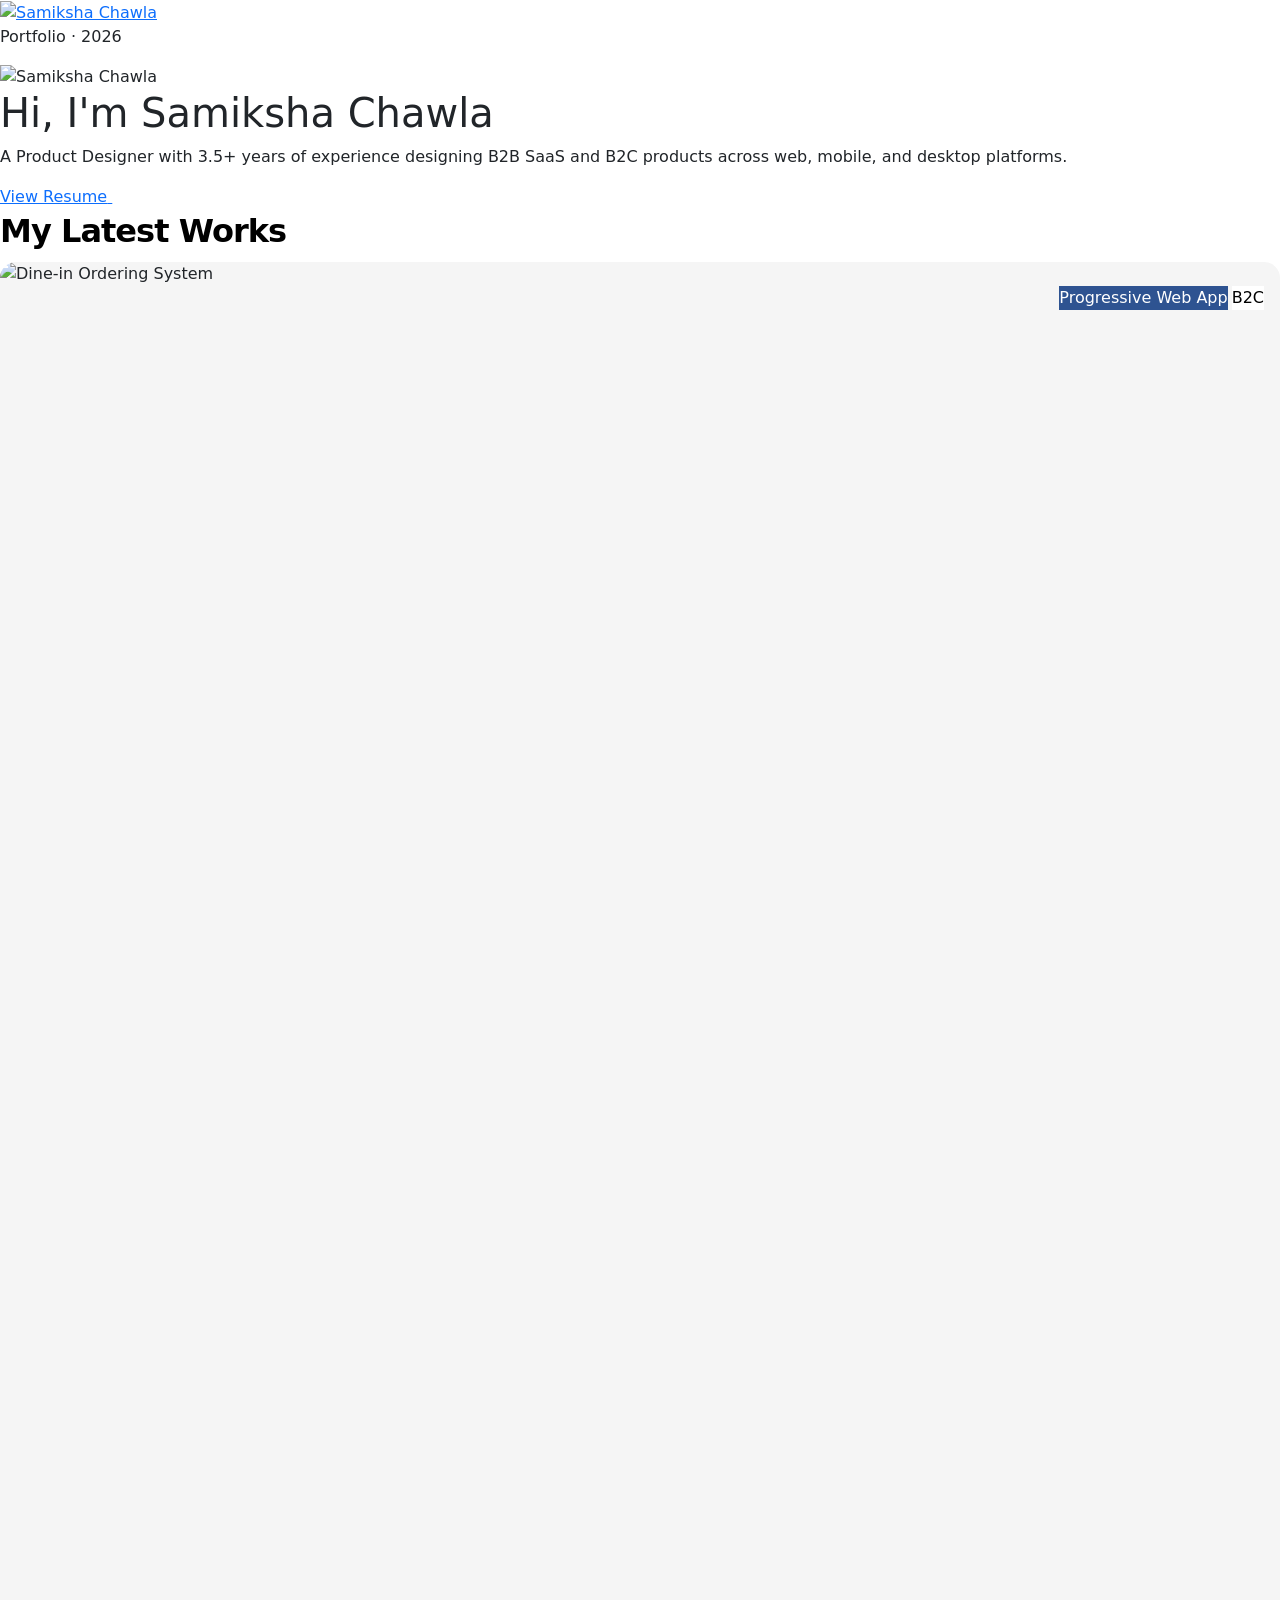
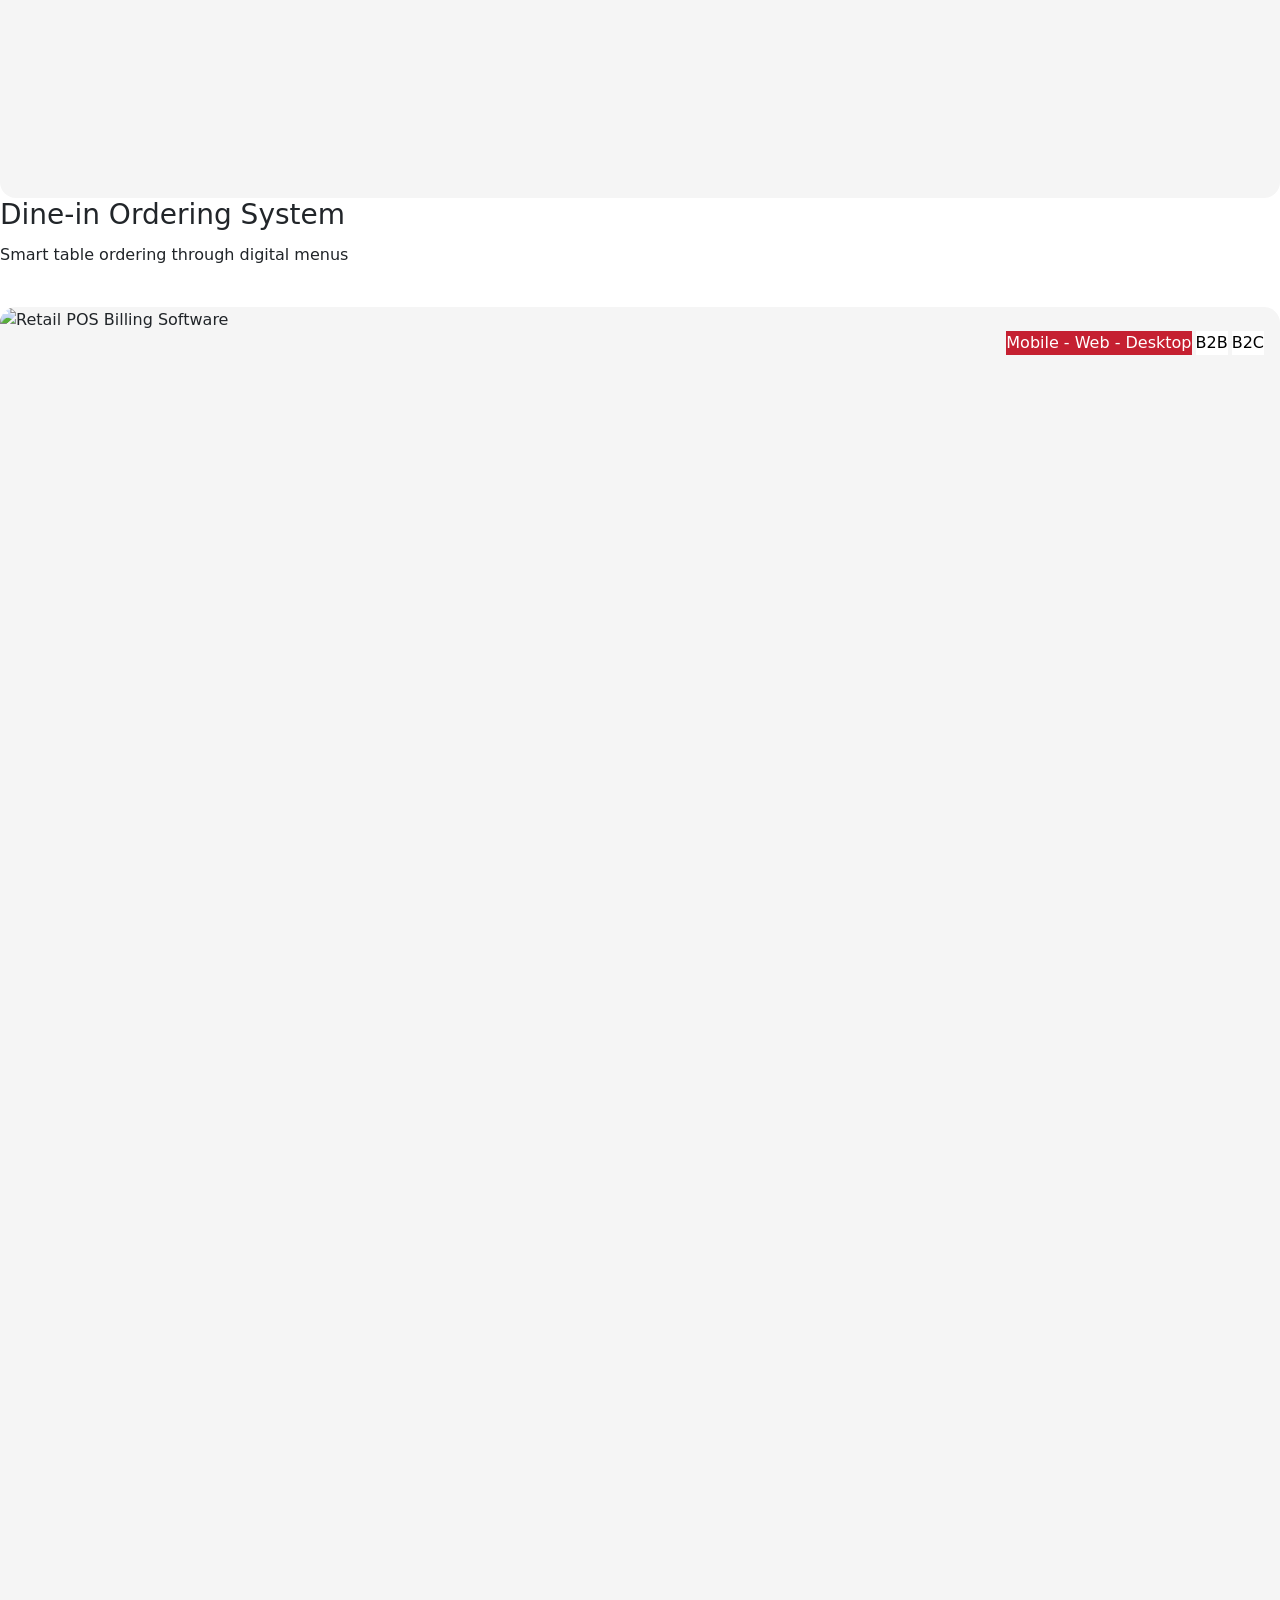
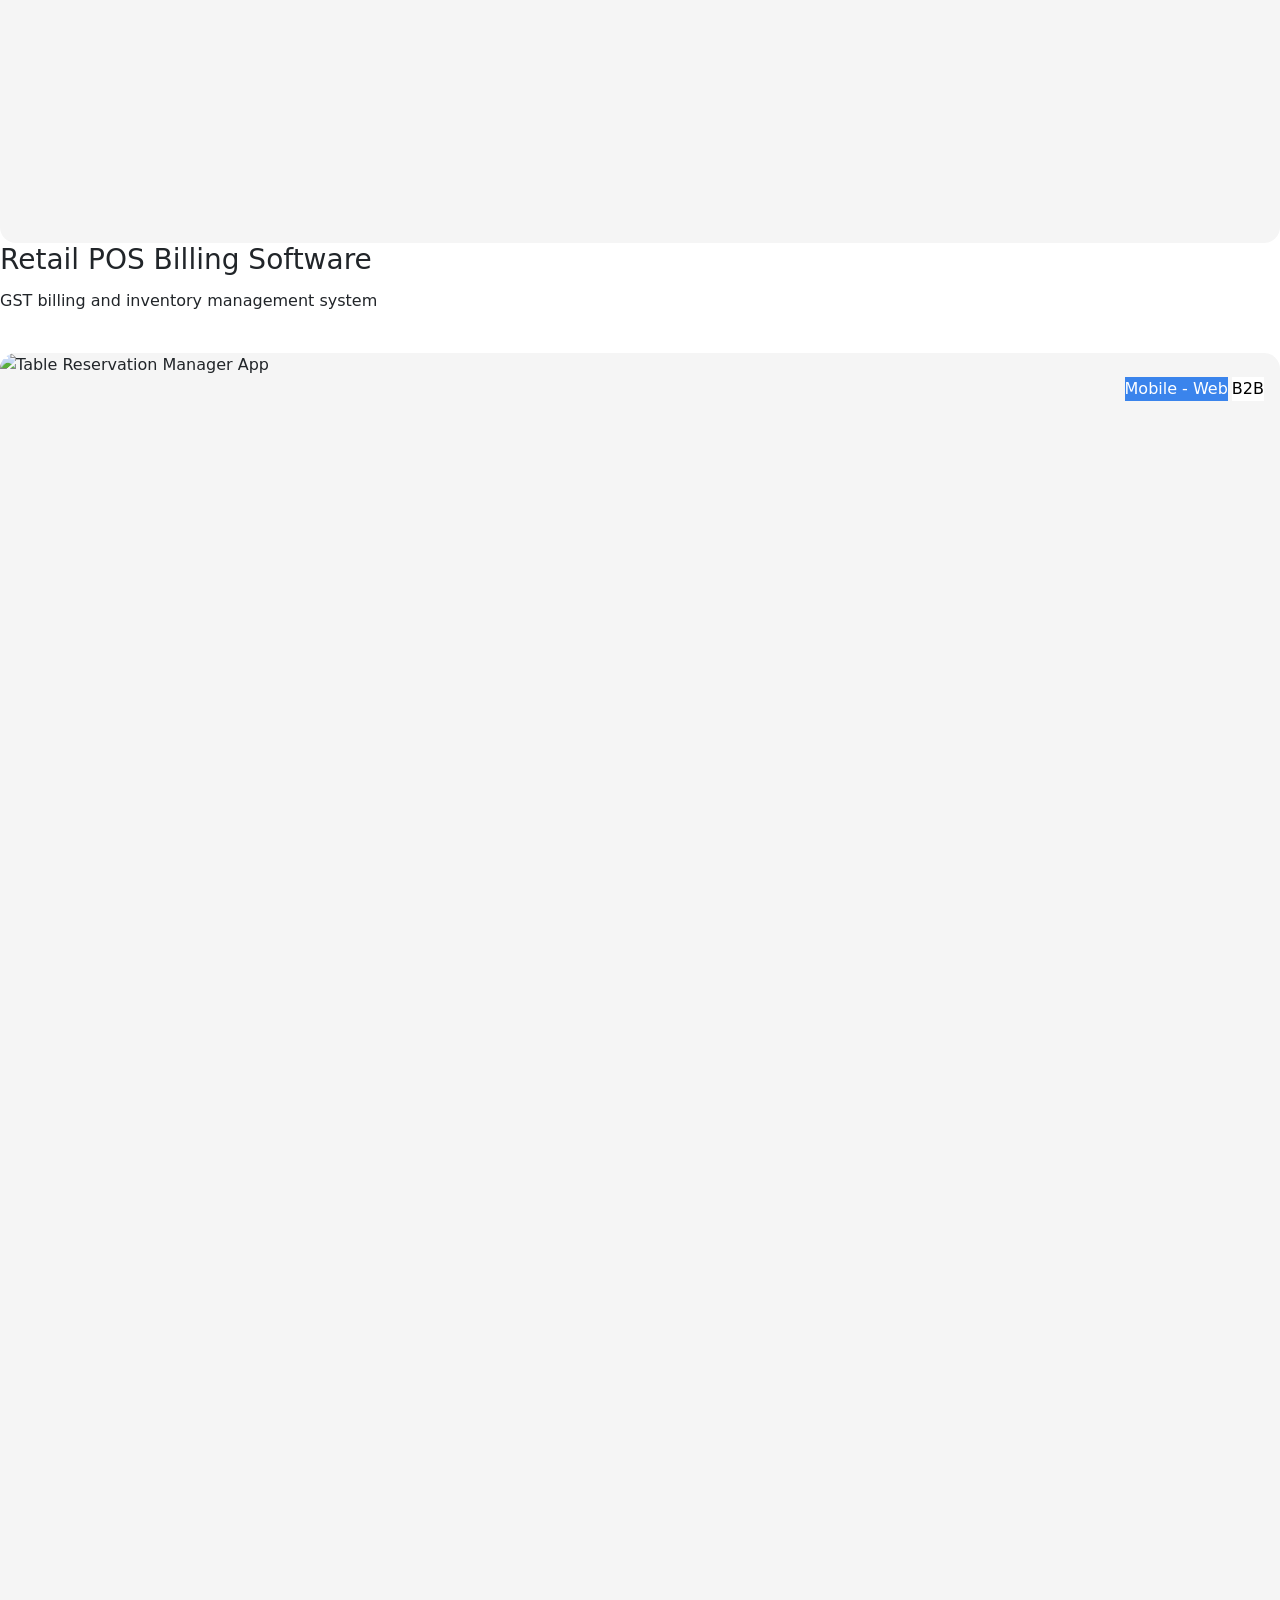
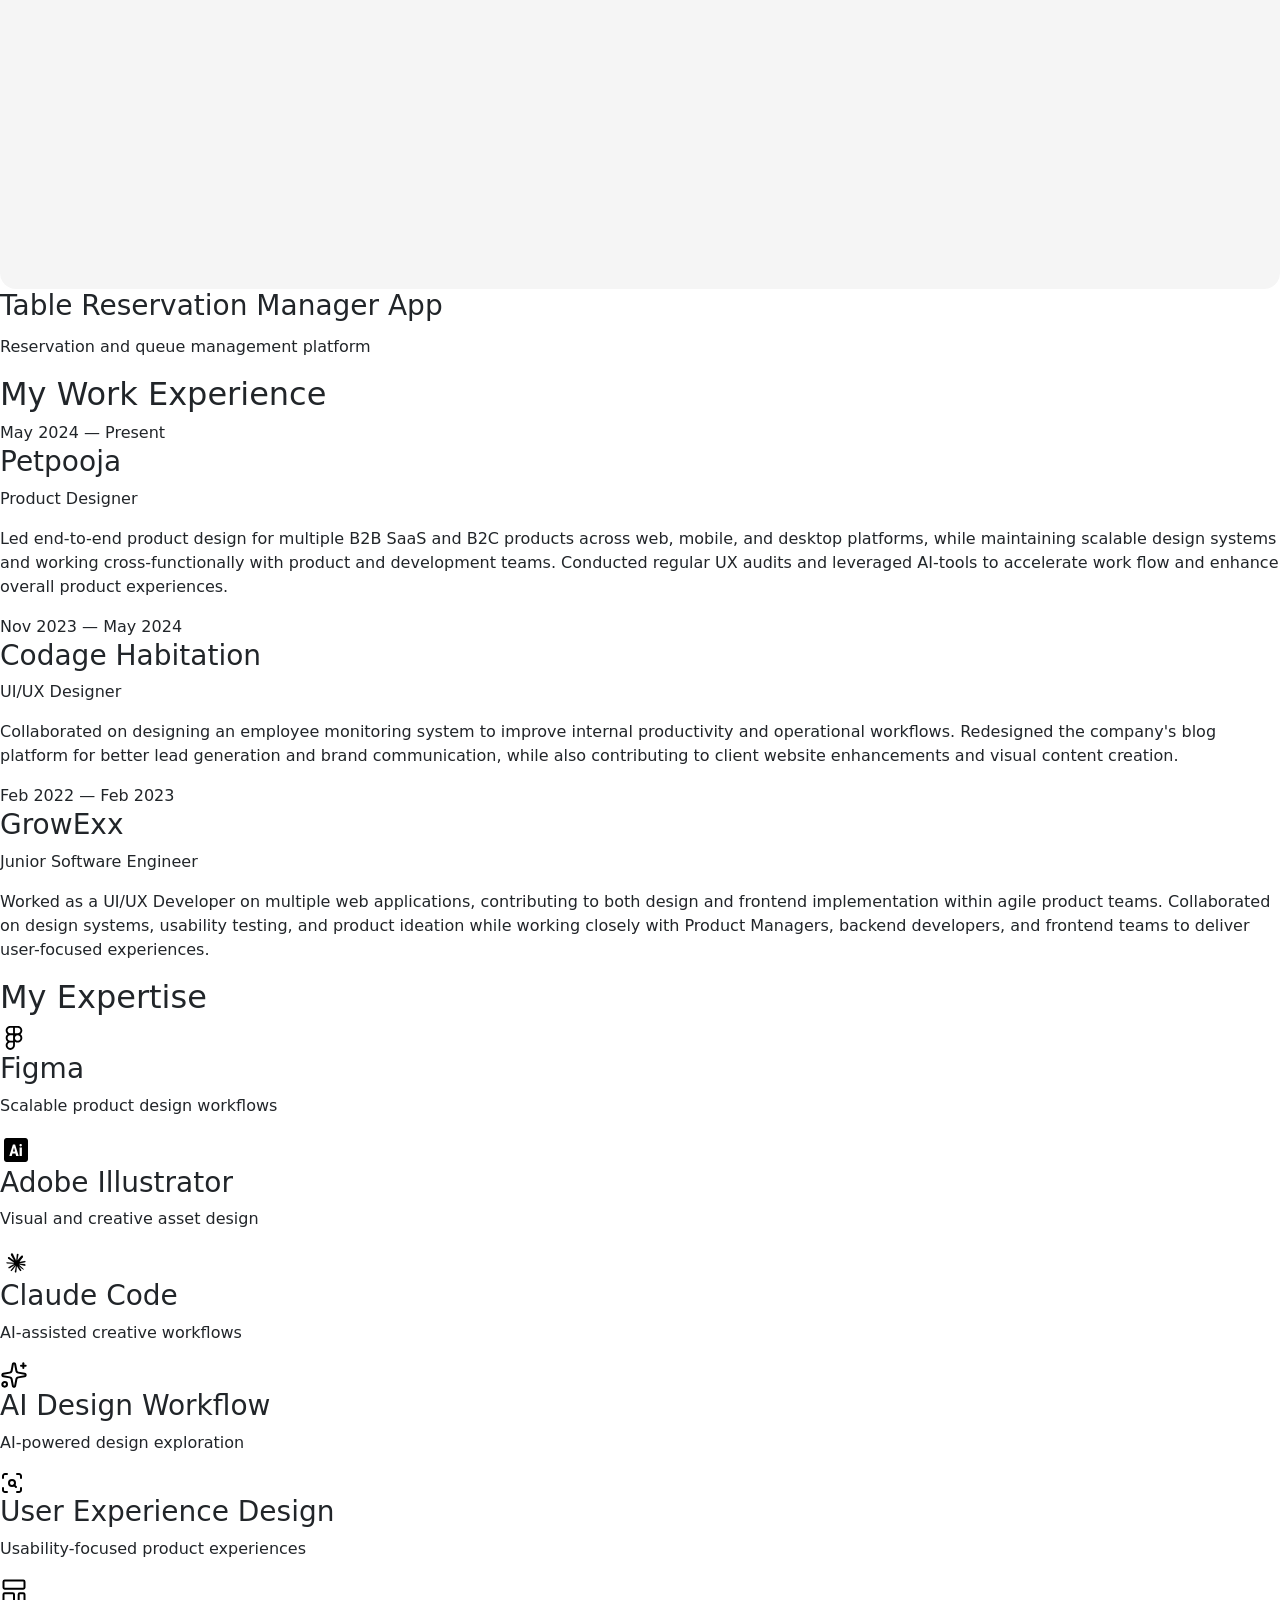
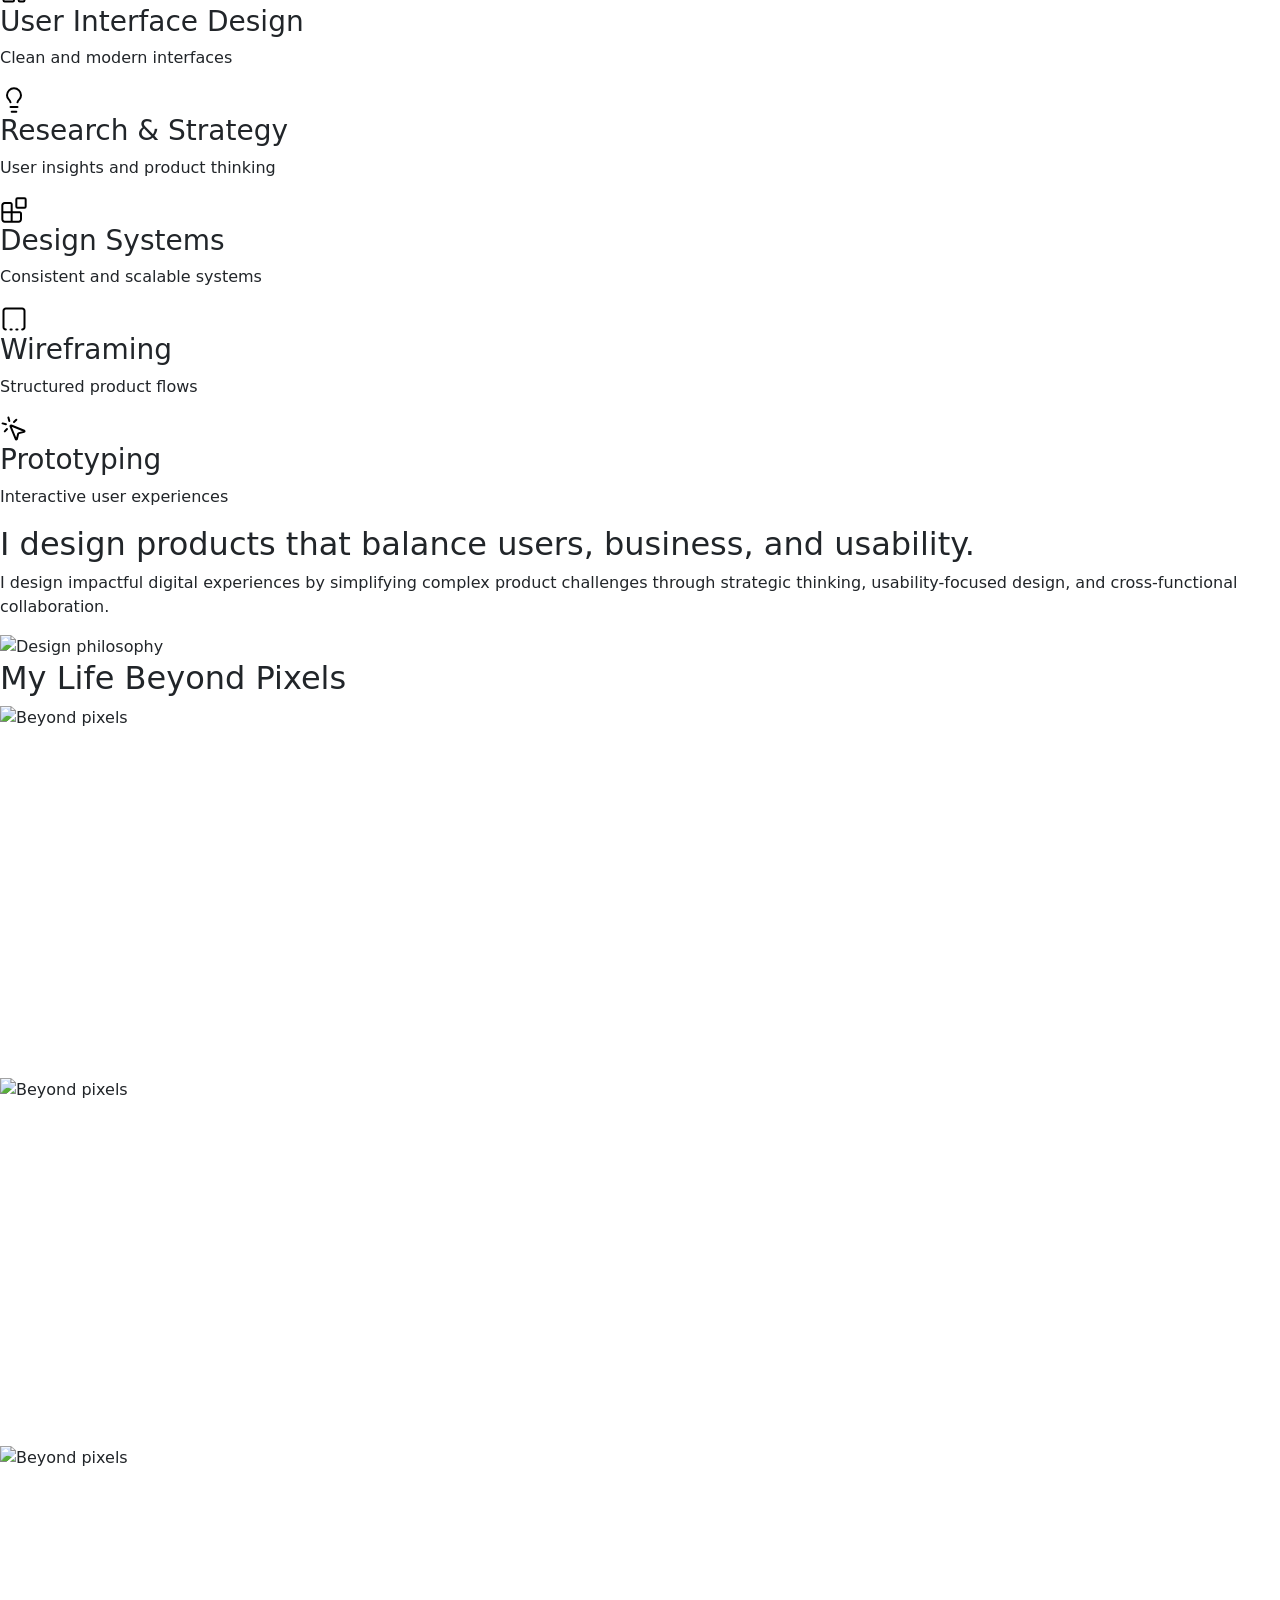
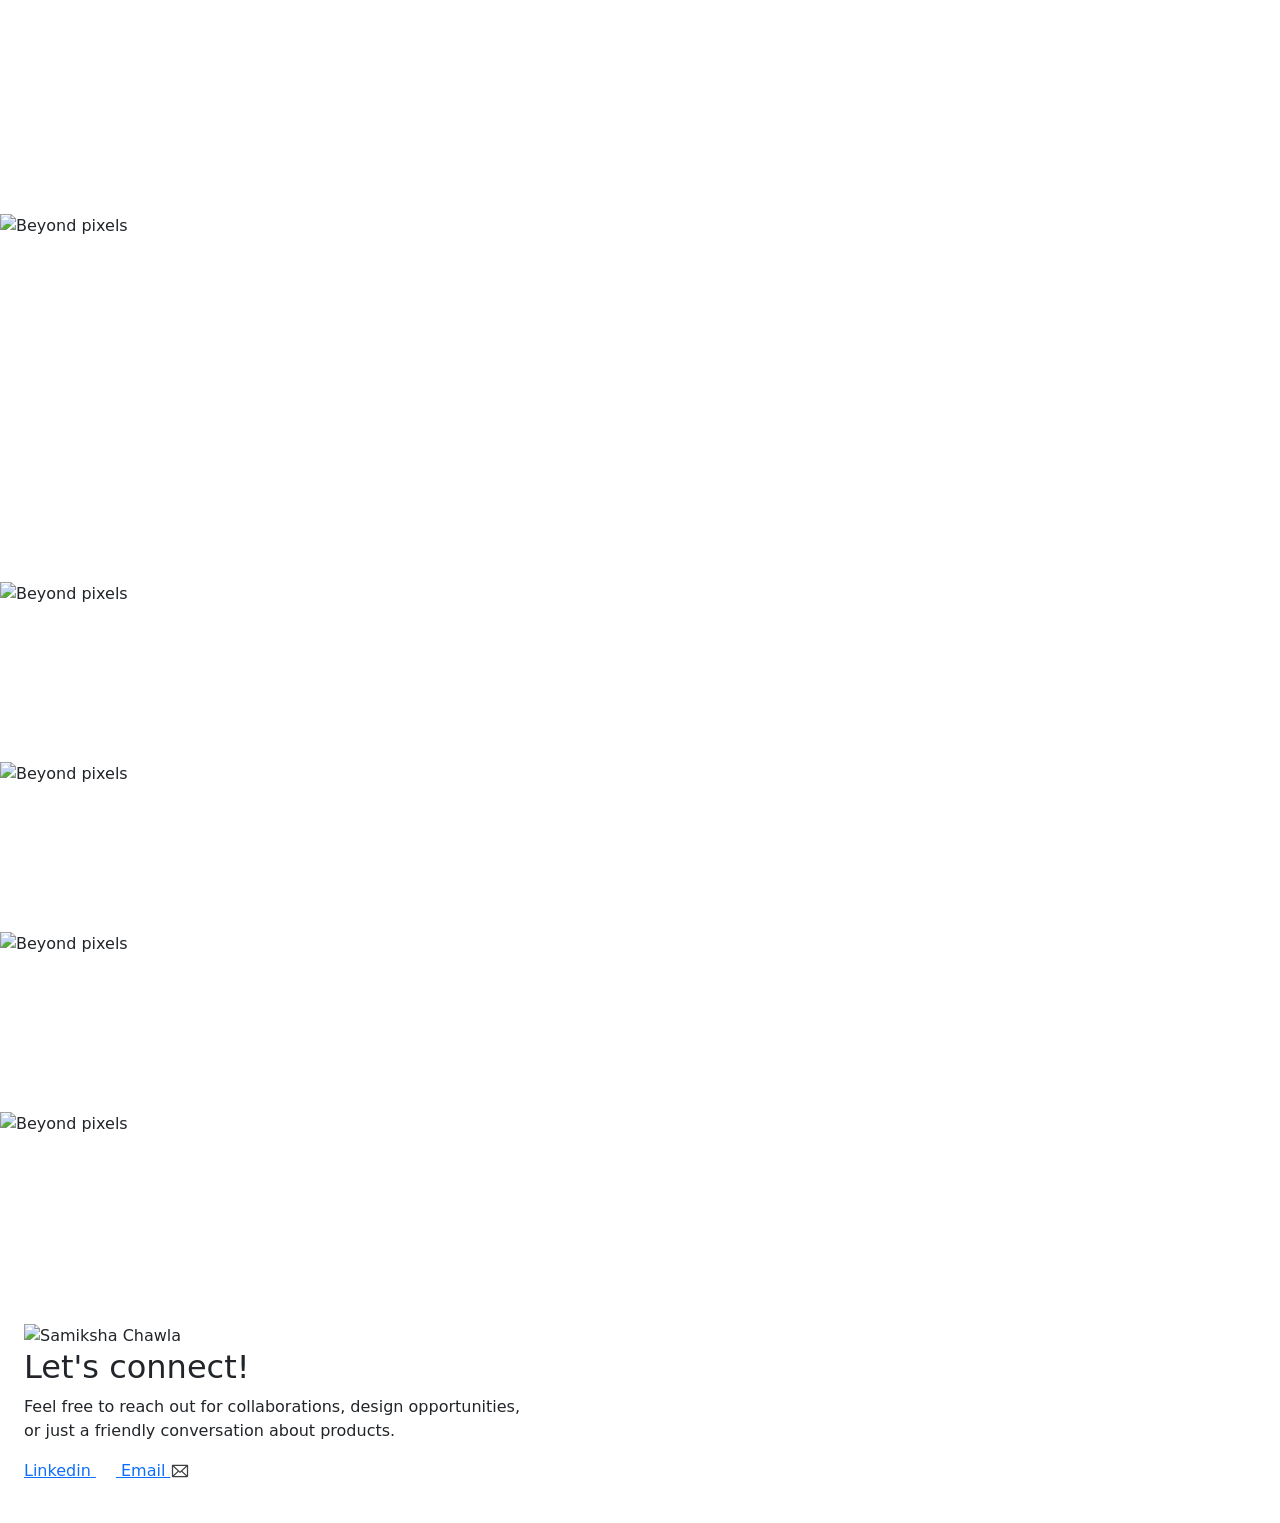
==== index.html @ a48f8b2b "Add files via upload" ====
<!DOCTYPE html>
<html lang="en">

<head>
    <meta charset="UTF-8">
    <meta name="viewport" content="width=device-width, initial-scale=1.0">
    <title>Samiksha Chawla - Product Designer & UI/UX Designer</title>
    <link href="https://fonts.googleapis.com/css2?family=Poppins:wght@400;500;600;700&display=swap" rel="stylesheet">
    <!-- Bootstrap 5.3.0 CSS -->
    <link href="https://cdn.jsdelivr.net/npm/bootstrap@5.3.0/dist/css/bootstrap.min.css" rel="stylesheet">
    <!-- Bootstrap Compatibility Fix -->
    <link href="css/index-bootstrap-fix.css" rel="stylesheet" />
    <link href="css/index-styles.css" rel="stylesheet" />
</head>

<body>
    <div class="page-wrapper">
        <!-- Header -->
        <header>
            <div class="header-container">
                <a href="index.html" class="logo-link">
                    <img src="assets/images/logo.svg" alt="Samiksha Chawla" class="logo">
                </a>
                <p class="header-text">Portfolio · 2026</p>
            </div>
        </header>

        <!-- Hero Section -->
        <section class="max-w-section">
            <div class="avatar">
                <img src="assets/images/avatar.svg" alt="Samiksha Chawla">
            </div>
            <div class="hero-flex">
                <h1 class="hero-title">Hi, I'm Samiksha Chawla</h1>
                <p class="hero-subtitle">A Product Designer with 3.5+ years of experience designing B2B SaaS and B2C
                    products across web, mobile, and desktop platforms.</p>
                <div class="button-group">
                    <a href="https://drive.google.com/file/d/1QU6x5YKBBrbc01BQpH042Agsy5n8ZWP1/view" target="_blank"
                        class="btn-primary">
                        <span>View Resume</span>
                        <svg width="20" height="20" viewBox="0 0 20 20" fill="none" xmlns="http://www.w3.org/2000/svg">
                            <g clip-path="url(#clip0_49_14649)">
                                <path
                                    d="M17.3172 10.4425L11.6922 16.0675C11.5749 16.1848 11.4159 16.2507 11.25 16.2507C11.0841 16.2507 10.9251 16.1848 10.8078 16.0675C10.6905 15.9503 10.6247 15.7912 10.6247 15.6253C10.6247 15.4595 10.6905 15.3004 10.8078 15.1832L15.3664 10.6253H3.125C2.95924 10.6253 2.80027 10.5595 2.68306 10.4423C2.56585 10.3251 2.5 10.1661 2.5 10.0003C2.5 9.83459 2.56585 9.67562 2.68306 9.55841C2.80027 9.4412 2.95924 9.37535 3.125 9.37535H15.3664L10.8078 4.81753C10.6905 4.70026 10.6247 4.5412 10.6247 4.37535C10.6247 4.2095 10.6905 4.05044 10.8078 3.93316C10.9251 3.81588 11.0841 3.75 11.25 3.75C11.4159 3.75 11.5749 3.81588 11.6922 3.93316L17.3172 9.55816C17.3753 9.61621 17.4214 9.68514 17.4529 9.76101C17.4843 9.83688 17.5005 9.91821 17.5005 10.0003C17.5005 10.0825 17.4843 10.1638 17.4529 10.2397C17.4214 10.3156 17.3753 10.3845 17.3172 10.4425Z"
                                    fill="white" />
                            </g>
                            <defs>
                                <clipPath id="clip0_49_14649">
                                    <rect width="20" height="20" fill="white" />
                                </clipPath>
                            </defs>
                        </svg>
                    </a>
                </div>
            </div>
        </section>

        <!-- Work Section -->
        <section class="max-w-section">
            <h2
                style="width: 100%; font-size: 2rem; font-weight: 600; line-height: 1.4; letter-spacing: -0.03em; color: #000000;">
                My Latest Works</h2>
            <div style="display: grid; width: 100%; grid-template-columns: 1fr; gap: 1.5rem;">
                <a href="dine-in-ordering-system.html" style="text-decoration: none; color: inherit;">
                    <div class="work-card">
                        <div
                            style="position: relative; aspect-ratio: 5/6; width: 100%; overflow: hidden; border-radius: 1rem; background-color: #f5f5f5;">
                            <div class="work-image-container"><img src="assets/images/work-dine-in-system.svg"
                                    alt="Dine-in Ordering System" style="height: 100%; width: 100%; object-fit: cover;">
                            </div>
                            <div
                                style="position: absolute; left: 50%; top: 1.5rem; transform: translateX(-50%); display: flex; flex-wrap: wrap; justify-content: right; width: 100%; gap: 0.25rem; padding: 0 1rem;">
                                <span class="tag" style="background-color: #2E5391; color: #FFF;">Progressive Web
                                    App</span>
                                <span class="tag" style="background-color: #FFFFFF; color: #000;">B2C</span>
                            </div>
                        </div>
                        <div style="display: flex; flex-direction: column; align-items: flex-start; gap: 0.25rem;">
                            <h3 class="work-title">Dine-in Ordering System</h3>
                            <p class="work-description">Smart table ordering through digital menus</p>
                        </div>
                    </div>
                </a>

                <a href="retail-pos-case-study.html" style="text-decoration: none; color: inherit;">
                    <div class="work-card">
                        <div
                            style="position: relative; aspect-ratio: 5/6; width: 100%; overflow: hidden; border-radius: 1rem; background-color: #f5f5f5;">
                            <div class="work-image-container"><img src="assets/images/work-retail-pos.svg"
                                    alt="Retail POS Billing Software"
                                    style="height: 100%; width: 100%; object-fit: cover;">
                            </div>
                            <div
                                style="position: absolute; left: 50%; top: 1.5rem; transform: translateX(-50%); display: flex; flex-wrap: wrap; justify-content: right; width: 100%; gap: 0.25rem; padding: 0 1rem;">
                                <span class="tag" style="background-color: #C52031; color: #FFF;">Mobile - Web -
                                    Desktop</span>
                                <span class="tag" style="background-color: #FFFFFF; color: #000;">B2B</span>
                                <span class="tag" style="background-color: #FFFFFF; color: #000;">B2C</span>
                            </div>
                        </div>
                        <div style="display: flex; flex-direction: column; align-items: flex-start; gap: 0.25rem;">
                            <h3 class="work-title">Retail POS Billing Software</h3>
                            <p class="work-description">GST billing and inventory management system</p>
                        </div>
                    </div>
                </a>

                <a href="table-reservation-manager.html" style="text-decoration: none; color: inherit;">
                    <div class="work-card">
                        <div
                            style="position: relative; aspect-ratio: 5/6; width: 100%; overflow: hidden; border-radius: 1rem; background-color: #f5f5f5;">
                            <div class="work-image-container"><img src="assets/images/work-table-reservation.svg"
                                    alt="Table Reservation Manager App"
                                    style="height: 100%; width: 100%; object-fit: cover;"></div>
                            <div
                                style="position: absolute; left: 50%; top: 1.5rem; transform: translateX(-50%); display: flex; flex-wrap: wrap; justify-content: right; width: 100%; gap: 0.25rem; padding: 0 1rem;">
                                <span class="tag" style="background-color: #3A84EC; color: #FFF;">Mobile - Web</span>
                                <span class="tag" style="background-color: #FFFFFF; color: #000;">B2B</span>
                            </div>
                        </div>
                        <div style="display: flex; flex-direction: column; align-items: flex-start; gap: 0.25rem;">
                            <h3 class="work-title">Table Reservation Manager App</h3>
                            <p class="work-description">Reservation and queue management platform</p>
                        </div>
                    </div>
                </a>
            </div>
        </section>

        <!-- Work Experience Section -->
        <section class="max-w-section">
            <h2>My Work Experience</h2>
            <div class="experience-list">
                <div class="experience-item">
                    <div class="experience-period">May 2024 — Present</div>
                    <div class="experience-content">
                        <h3 class="experience-company">Petpooja</h3>
                        <p class="experience-role">Product Designer</p>
                        <p class="experience-description">Led end-to-end product design for multiple B2B SaaS and B2C
                            products across web, mobile, and desktop platforms, while maintaining scalable design
                            systems and working cross-functionally with product and development teams. Conducted regular
                            UX audits and leveraged AI-tools to accelerate work flow and enhance overall product
                            experiences.</p>
                    </div>
                </div>

                <div class="experience-item">
                    <div class="experience-period">Nov 2023 — May 2024</div>
                    <div class="experience-content">
                        <h3 class="experience-company">Codage Habitation</h3>
                        <p class="experience-role">UI/UX Designer</p>
                        <p class="experience-description">Collaborated on designing an employee monitoring system to
                            improve internal productivity and operational workflows. Redesigned the company's blog
                            platform for better lead generation and brand communication, while also contributing to
                            client website enhancements and visual content creation.</p>
                    </div>
                </div>

                <div class="experience-item">
                    <div class="experience-period">Feb 2022 — Feb 2023</div>
                    <div class="experience-content">
                        <h3 class="experience-company">GrowExx</h3>
                        <p class="experience-role">Junior Software Engineer</p>
                        <p class="experience-description">Worked as a UI/UX Developer on multiple web applications,
                            contributing to both design and frontend implementation within agile product teams.
                            Collaborated on design systems, usability testing, and product ideation while working
                            closely with Product Managers, backend developers, and frontend teams to deliver
                            user-focused experiences.</p>
                    </div>
                </div>
            </div>
        </section>

        <!-- Expertise Section -->
        <section class="max-w-section">
            <h2>My Expertise</h2>
            <div class="expertise-grid">
                <div class="expertise-card">
                    <div class="expertise-icon">
                        <svg width="28" height="28" viewBox="0 0 28 28" fill="none" xmlns="http://www.w3.org/2000/svg">
                            <path fill-rule="evenodd" clip-rule="evenodd"
                                d="M13.0686 3.8276H10.3153C8.79469 3.8276 7.56198 5.06031 7.56198 6.58094C7.56198 8.10156 8.79469 9.33427 10.3153 9.33427H13.0686V3.8276ZM13.0686 1.96094H14.9353H17.6886C20.2403 1.96094 22.3086 4.02937 22.3086 6.58094C22.3086 8.08667 21.5884 9.42417 20.4734 10.2676C21.5884 11.1111 22.3086 12.4486 22.3086 13.9543C22.3086 16.5058 20.2403 18.5743 17.6886 18.5743C16.657 18.5743 15.7042 18.2361 14.9353 17.6646V18.5743V21.3276C14.9353 23.8792 12.8669 25.9476 10.3153 25.9476C7.76375 25.9476 5.69531 23.8792 5.69531 21.3276C5.69531 19.8218 6.41562 18.4844 7.53047 17.6409C6.41562 16.7975 5.69531 15.46 5.69531 13.9543C5.69531 12.4486 6.41564 11.1111 7.53051 10.2676C6.41564 9.42417 5.69531 8.08667 5.69531 6.58094C5.69531 4.02937 7.76375 1.96094 10.3153 1.96094H13.0686ZM14.9353 3.8276V9.33427H17.6886C19.2093 9.33427 20.4419 8.10156 20.4419 6.58094C20.4419 5.06031 19.2093 3.8276 17.6886 3.8276H14.9353ZM10.3153 16.7076H13.0686V13.9614V13.9543V13.9472V11.201H10.3153C8.79469 11.201 7.56198 12.4337 7.56198 13.9543C7.56198 15.4713 8.78879 16.7017 10.3044 16.7076L10.3153 16.7076ZM7.56198 21.3276C7.56198 19.8106 8.78879 18.5802 10.3044 18.5743L10.3153 18.5743H13.0686V21.3276C13.0686 22.8482 11.8359 24.081 10.3153 24.081C8.79469 24.081 7.56198 22.8482 7.56198 21.3276ZM14.9353 13.9488C14.9383 12.4307 16.1699 11.201 17.6886 11.201C19.2093 11.201 20.4419 12.4337 20.4419 13.9543C20.4419 15.4749 19.2093 16.7076 17.6886 16.7076C16.1699 16.7076 14.9383 15.4779 14.9353 13.9598V13.9488Z"
                                fill="black" />
                        </svg>
                    </div>
                    <div class="expertise-content">
                        <h3 class="expertise-title">Figma</h3>
                        <p class="expertise-description">Scalable product design workflows</p>
                    </div>
                </div>

                <div class="expertise-card">
                    <div class="expertise-icon">
                        <svg width="32" height="32" viewBox="0 0 32 32" fill="none" xmlns="http://www.w3.org/2000/svg">
                            <path
                                d="M6.66667 4C5.19792 4 4 5.19792 4 6.66667V25.3333C4 26.8021 5.19792 28 6.66667 28H25.3333C26.8021 28 28 26.8021 28 25.3333V6.66667C28 5.19792 26.8021 4 25.3333 4H6.66667ZM20.6667 10C21.3333 10 21.875 10.5417 21.875 11.2083C21.875 11.875 21.3333 12.4167 20.6667 12.4167C20 12.4167 19.4583 11.875 19.4583 11.2083C19.4583 10.5417 20 10 20.6667 10ZM12.9167 10.5417H15.0833L18.6667 21.875H16.125L15.4583 19.5833H12.4167L11.75 21.875H9.33333L12.9167 10.5417ZM19.5833 13.4583H21.875V21.875H19.5833V13.4583ZM14 13.5833L12.9167 17.5833H15.0833L14 13.5833Z"
                                fill="black" />
                        </svg>
                    </div>
                    <div class="expertise-content">
                        <h3 class="expertise-title">Adobe Illustrator</h3>
                        <p class="expertise-description">Visual and creative asset design</p>
                    </div>
                </div>

                <div class="expertise-card">
                    <div class="expertise-icon">
                        <svg width="32" height="32" viewBox="0 0 32 32" fill="none" xmlns="http://www.w3.org/2000/svg"
                            xmlns:xlink="http://www.w3.org/1999/xlink">
                            <rect width="32" height="32" fill="url(#pattern0_78_331)" />
                            <defs>
                                <pattern id="pattern0_78_331" patternContentUnits="objectBoundingBox" width="1"
                                    height="1">
                                    <use xlink:href="#image0_78_331" transform="scale(0.001)" />
                                </pattern>
                                <image id="image0_78_331" width="1000" height="1000" preserveAspectRatio="none"
                                    xlink:href="[data-uri]" />
                            </defs>
                        </svg>
                    </div>
                    <div class="expertise-content">
                        <h3 class="expertise-title">Claude Code</h3>
                        <p class="expertise-description">AI-assisted creative workflows</p>
                    </div>
                </div>

                <div class="expertise-card">
                    <div class="expertise-icon">
                        <svg width="28" height="28" viewBox="0 0 28 28" fill="none" xmlns="http://www.w3.org/2000/svg">
                            <path
                                d="M12.8547 3.28449C12.9046 3.01686 13.0467 2.77514 13.2561 2.6012C13.4655 2.42725 13.7292 2.33203 14.0015 2.33203C14.2737 2.33203 14.5374 2.42725 14.7469 2.6012C14.9563 2.77514 15.0983 3.01686 15.1483 3.28449L16.3745 9.76882C16.4616 10.2298 16.6856 10.6539 17.0174 10.9856C17.3491 11.3174 17.7732 11.5414 18.2342 11.6285L24.7185 12.8547C24.9861 12.9046 25.2278 13.0467 25.4018 13.2561C25.5757 13.4655 25.6709 13.7292 25.6709 14.0015C25.6709 14.2737 25.5757 14.5374 25.4018 14.7469C25.2278 14.9563 24.9861 15.0983 24.7185 15.1483L18.2342 16.3745C17.7732 16.4616 17.3491 16.6856 17.0174 17.0174C16.6856 17.3491 16.4616 17.7732 16.3745 18.2342L15.1483 24.7185C15.0983 24.9861 14.9563 25.2278 14.7469 25.4018C14.5374 25.5757 14.2737 25.6709 14.0015 25.6709C13.7292 25.6709 13.4655 25.5757 13.2561 25.4018C13.0467 25.2278 12.9046 24.9861 12.8547 24.7185L11.6285 18.2342C11.5414 17.7732 11.3174 17.3491 10.9856 17.0174C10.6539 16.6856 10.2298 16.4616 9.76882 16.3745L3.28449 15.1483C3.01686 15.0983 2.77514 14.9563 2.6012 14.7469C2.42725 14.5374 2.33203 14.2737 2.33203 14.0015C2.33203 13.7292 2.42725 13.4655 2.6012 13.2561C2.77514 13.0467 3.01686 12.9046 3.28449 12.8547L9.76882 11.6285C10.2298 11.5414 10.6539 11.3174 10.9856 10.9856C11.3174 10.6539 11.5414 10.2298 11.6285 9.76882L12.8547 3.28449Z"
                                stroke="black" stroke-width="2" stroke-linecap="round" stroke-linejoin="round" />
                            <path d="M23.332 2.33203V6.9987" stroke="black" stroke-width="2" stroke-linecap="round"
                                stroke-linejoin="round" />
                            <path d="M25.6667 4.66797H21" stroke="black" stroke-width="2" stroke-linecap="round"
                                stroke-linejoin="round" />
                            <path
                                d="M4.66536 25.6667C5.95403 25.6667 6.9987 24.622 6.9987 23.3333C6.9987 22.0447 5.95403 21 4.66536 21C3.3767 21 2.33203 22.0447 2.33203 23.3333C2.33203 24.622 3.3767 25.6667 4.66536 25.6667Z"
                                stroke="black" stroke-width="2" stroke-linecap="round" stroke-linejoin="round" />
                        </svg>
                    </div>
                    <div class="expertise-content">
                        <h3 class="expertise-title">AI Design Workflow</h3>
                        <p class="expertise-description">AI-powered design exploration</p>
                    </div>
                </div>

                <div class="expertise-card">
                    <div class="expertise-icon">
                        <svg width="24" height="24" viewBox="0 0 24 24" fill="none" xmlns="http://www.w3.org/2000/svg">
                            <path d="M3 7V5C3 4.46957 3.21071 3.96086 3.58579 3.58579C3.96086 3.21071 4.46957 3 5 3H7"
                                stroke="black" stroke-width="2" stroke-linecap="round" stroke-linejoin="round" />
                            <path
                                d="M17 3H19C19.5304 3 20.0391 3.21071 20.4142 3.58579C20.7893 3.96086 21 4.46957 21 5V7"
                                stroke="black" stroke-width="2" stroke-linecap="round" stroke-linejoin="round" />
                            <path
                                d="M21 17V19C21 19.5304 20.7893 20.0391 20.4142 20.4142C20.0391 20.7893 19.5304 21 19 21H17"
                                stroke="black" stroke-width="2" stroke-linecap="round" stroke-linejoin="round" />
                            <path
                                d="M7 21H5C4.46957 21 3.96086 20.7893 3.58579 20.4142C3.21071 20.0391 3 19.5304 3 19V17"
                                stroke="black" stroke-width="2" stroke-linecap="round" stroke-linejoin="round" />
                            <path
                                d="M12 15C13.6569 15 15 13.6569 15 12C15 10.3431 13.6569 9 12 9C10.3431 9 9 10.3431 9 12C9 13.6569 10.3431 15 12 15Z"
                                stroke="black" stroke-width="2" stroke-linecap="round" stroke-linejoin="round" />
                            <path d="M16.0016 16.0016L14.1016 14.1016" stroke="black" stroke-width="2"
                                stroke-linecap="round" stroke-linejoin="round" />
                        </svg>
                    </div>
                    <div class="expertise-content">
                        <h3 class="expertise-title">User Experience Design</h3>
                        <p class="expertise-description">Usability-focused product experiences</p>
                    </div>
                </div>

                <div class="expertise-card">
                    <div class="expertise-icon">
                        <svg width="28" height="28" viewBox="0 0 28 28" fill="none" xmlns="http://www.w3.org/2000/svg">
                            <path
                                d="M23.3333 3.5H4.66667C4.02233 3.5 3.5 4.02233 3.5 4.66667V10.5C3.5 11.1443 4.02233 11.6667 4.66667 11.6667H23.3333C23.9777 11.6667 24.5 11.1443 24.5 10.5V4.66667C24.5 4.02233 23.9777 3.5 23.3333 3.5Z"
                                stroke="black" stroke-width="2" stroke-linecap="round" stroke-linejoin="round" />
                            <path
                                d="M12.8333 16.332H4.66667C4.02233 16.332 3.5 16.8544 3.5 17.4987V23.332C3.5 23.9764 4.02233 24.4987 4.66667 24.4987H12.8333C13.4777 24.4987 14 23.9764 14 23.332V17.4987C14 16.8544 13.4777 16.332 12.8333 16.332Z"
                                stroke="black" stroke-width="2" stroke-linecap="round" stroke-linejoin="round" />
                            <path
                                d="M23.3346 16.332H19.8346C19.1903 16.332 18.668 16.8544 18.668 17.4987V23.332C18.668 23.9764 19.1903 24.4987 19.8346 24.4987H23.3346C23.979 24.4987 24.5013 23.9764 24.5013 23.332V17.4987C24.5013 16.8544 23.979 16.332 23.3346 16.332Z"
                                stroke="black" stroke-width="2" stroke-linecap="round" stroke-linejoin="round" />
                        </svg>
                    </div>
                    <div class="expertise-content">
                        <h3 class="expertise-title">User Interface Design</h3>
                        <p class="expertise-description">Clean and modern interfaces</p>
                    </div>
                </div>

                <div class="expertise-card">
                    <div class="expertise-icon">
                        <svg width="28" height="28" viewBox="0 0 28 28" fill="none" xmlns="http://www.w3.org/2000/svg">
                            <path
                                d="M17.5 16.332C17.7333 15.1654 18.3167 14.3487 19.25 13.4154C20.4167 12.3654 21 10.8487 21 9.33203C21 7.47552 20.2625 5.69504 18.9497 4.38228C17.637 3.06953 15.8565 2.33203 14 2.33203C12.1435 2.33203 10.363 3.06953 9.05025 4.38228C7.7375 5.69504 7 7.47552 7 9.33203C7 10.4987 7.23333 11.8987 8.75 13.4154C9.56667 14.232 10.2667 15.1654 10.5 16.332"
                                stroke="black" stroke-width="2" stroke-linecap="round" stroke-linejoin="round" />
                            <path d="M10.5 21H17.5" stroke="black" stroke-width="2" stroke-linecap="round"
                                stroke-linejoin="round" />
                            <path d="M11.668 25.668H16.3346" stroke="black" stroke-width="2" stroke-linecap="round"
                                stroke-linejoin="round" />
                        </svg>
                    </div>
                    <div class="expertise-content">
                        <h3 class="expertise-title">Research & Strategy</h3>
                        <p class="expertise-description">User insights and product thinking</p>
                    </div>
                </div>

                <div class="expertise-card">
                    <div class="expertise-icon">
                        <svg width="28" height="28" viewBox="0 0 28 28" fill="none" xmlns="http://www.w3.org/2000/svg">
                            <path
                                d="M11.6654 25.6667V8.16667C11.6654 7.85725 11.5424 7.5605 11.3237 7.34171C11.1049 7.12292 10.8081 7 10.4987 7H4.66536C4.04653 7 3.45303 7.24583 3.01545 7.68342C2.57786 8.121 2.33203 8.71449 2.33203 9.33333V23.3333C2.33203 23.9522 2.57786 24.5457 3.01545 24.9832C3.45303 25.4208 4.04653 25.6667 4.66536 25.6667H18.6654C19.2842 25.6667 19.8777 25.4208 20.3153 24.9832C20.7529 24.5457 20.9987 23.9522 20.9987 23.3333V17.5C20.9987 17.1906 20.8758 16.8938 20.657 16.675C20.4382 16.4562 20.1414 16.3333 19.832 16.3333H2.33203"
                                stroke="black" stroke-width="2" stroke-linecap="round" stroke-linejoin="round" />
                            <path
                                d="M24.4987 2.33203H17.4987C16.8544 2.33203 16.332 2.85437 16.332 3.4987V10.4987C16.332 11.143 16.8544 11.6654 17.4987 11.6654H24.4987C25.143 11.6654 25.6654 11.143 25.6654 10.4987V3.4987C25.6654 2.85437 25.143 2.33203 24.4987 2.33203Z"
                                stroke="black" stroke-width="2" stroke-linecap="round" stroke-linejoin="round" />
                        </svg>
                    </div>
                    <div class="expertise-content">
                        <h3 class="expertise-title">Design Systems</h3>
                        <p class="expertise-description">Consistent and scalable systems</p>
                    </div>
                </div>

                <div class="expertise-card">
                    <div class="expertise-icon">
                        <svg width="28" height="28" viewBox="0 0 28 28" fill="none" xmlns="http://www.w3.org/2000/svg">
                            <path
                                d="M5.83333 24.5C5.21449 24.5 4.621 24.2542 4.18342 23.8166C3.74583 23.379 3.5 22.7855 3.5 22.1667V5.83333C3.5 5.21449 3.74583 4.621 4.18342 4.18342C4.621 3.74583 5.21449 3.5 5.83333 3.5H22.1667C22.7855 3.5 23.379 3.74583 23.8166 4.18342C24.2542 4.621 24.5 5.21449 24.5 5.83333V22.1667C24.5 22.7855 24.2542 23.379 23.8166 23.8166C23.379 24.2542 22.7855 24.5 22.1667 24.5"
                                stroke="black" stroke-width="2" stroke-linecap="round" stroke-linejoin="round" />
                            <path d="M10.5 24.5H11.6667" stroke="black" stroke-width="2" stroke-linecap="round"
                                stroke-linejoin="round" />
                            <path d="M16.332 24.5H17.4987" stroke="black" stroke-width="2" stroke-linecap="round"
                                stroke-linejoin="round" />
                        </svg>
                    </div>
                    <div class="expertise-content">
                        <h3 class="expertise-title">Wireframing</h3>
                        <p class="expertise-description">Structured product flows</p>
                    </div>
                </div>

                <div class="expertise-card">
                    <div class="expertise-icon">
                        <svg width="28" height="28" viewBox="0 0 28 28" fill="none" xmlns="http://www.w3.org/2000/svg">
                            <path d="M16.3333 4.78516L14 7.00182" stroke="black" stroke-width="2" stroke-linecap="round"
                                stroke-linejoin="round" />
                            <path d="M5.94974 9.33177L2.56641 8.39844" stroke="black" stroke-width="2"
                                stroke-linecap="round" stroke-linejoin="round" />
                            <path d="M7.00182 14L4.78516 16.3333" stroke="black" stroke-width="2" stroke-linecap="round"
                                stroke-linejoin="round" />
                            <path d="M8.39844 2.56641L9.33177 5.94974" stroke="black" stroke-width="2"
                                stroke-linecap="round" stroke-linejoin="round" />
                            <path
                                d="M10.5423 11.3041C10.497 11.1975 10.4847 11.0799 10.5068 10.9662C10.5289 10.8526 10.5844 10.7481 10.6663 10.6663C10.7481 10.5844 10.8526 10.5289 10.9662 10.5068C11.0799 10.4847 11.1975 10.497 11.3041 10.5423L24.1375 15.7923C24.2517 15.8391 24.3481 15.921 24.4128 16.0262C24.4775 16.1313 24.5072 16.2542 24.4976 16.3773C24.488 16.5004 24.4396 16.6173 24.3594 16.7111C24.2792 16.8049 24.1712 16.8709 24.0511 16.8995L18.9773 18.114C18.7678 18.164 18.5763 18.271 18.4239 18.4232C18.2716 18.5754 18.1643 18.7667 18.114 18.9761L16.9006 24.0511C16.8723 24.1716 16.8065 24.28 16.7125 24.3606C16.6186 24.4412 16.5014 24.4898 16.378 24.4994C16.2546 24.509 16.1313 24.4792 16.026 24.4141C15.9207 24.349 15.8389 24.2521 15.7923 24.1375L10.5423 11.3041Z"
                                stroke="black" stroke-width="2" stroke-linecap="round" stroke-linejoin="round" />
                        </svg>
                    </div>
                    <div class="expertise-content">
                        <h3 class="expertise-title">Prototyping</h3>
                        <p class="expertise-description">Interactive user experiences</p>
                    </div>
                </div>
            </div>
        </section>

        <!-- Design Philosophy Section -->
        <section class="max-w-section philosophy-section">
            <div class="philosophy-content">
                <div class="philosophy-header">
                    <h2 class="philosophy-title">I design products that balance users, business, and usability.</h2>
                    <p class="philosophy-description">I design impactful digital experiences by simplifying complex
                        product challenges through strategic thinking, usability-focused design, and cross-functional
                        collaboration.</p>
                </div>
            </div>
            <img src="assets/images/design-philosophy.png" alt="Design philosophy" class="philosophy-image">
        </section>

        <!-- Beyond Pixels Section -->
        <section class="max-w-section footer-section">
            <div class="footer-container">
                <h2 class="beyond-pixels-title">My Life Beyond Pixels</h2>
                <div class="image-grid">
                    <div class="image-row">
                        <div class="grid-image-container" style="width: 720px; height: 372px;"><img
                                src="assets/images/gallery-01.png" alt="Beyond pixels" class="grid-image"></div>
                        <div class="grid-image-container" style="width: 444px; height: 368px;"><img
                                src="assets/images/gallery-02.png" alt="Beyond pixels" class="grid-image"></div>
                    </div>
                    <div class="image-row">
                        <div class="grid-image-container" style="width: 380px; height: 368px;"><img
                                src="assets/images/gallery-03.png" alt="Beyond pixels" class="grid-image"></div>
                        <div class="grid-image-container" style="width: 270px; height: 368px;"><img
                                src="assets/images/gallery-04.png" alt="Beyond pixels" class="grid-image"></div>
                        <div class="image-col" style="flex: 250;">
                            <div class="grid-image-container" style="width: 250px; height: 180px;"><img
                                    src="assets/images/gallery-05.png" alt="Beyond pixels" class="grid-image"></div>
                            <div class="grid-image-container" style="width: 250px; height: 170px;"><img
                                    src="assets/images/gallery-06.png" alt="Beyond pixels" class="grid-image"></div>
                        </div>
                        <div class="image-col" style="flex: 228;">
                            <div class="grid-image-container" style="width: 228px; height: 180px;"><img
                                    src="assets/images/gallery-07.png" alt="Beyond pixels" class="grid-image"></div>
                            <div class="grid-image-container" style="width: 226px; height: 172px;"><img
                                    src="assets/images/gallery-08.png" alt="Beyond pixels" class="grid-image"></div>
                        </div>
                    </div>
                </div>
            </div>
        </section>

        <!-- CTA Section -->
        <section class="max-w-section " style="padding: 2.5rem 1.5rem;">
            <div class="cta-container">
                <div class="cta-content">
                    <div class="avatar">
                        <img src="assets/images/avatar.svg" alt="Samiksha Chawla">
                    </div>
                    <h2 class="cta-title">Let's connect!</h2>
                    <p class="cta-description">Feel free to reach out for collaborations, design opportunities,<br />or
                        just a friendly conversation about products.</p>
                </div>
                <div class="button-group">
                    <a href="https://www.linkedin.com/in/samiksha-chawla-184621120/" target="_blank"
                        class="btn-primary">
                        <span>Linkedin</span>
                        <svg width="20" height="20" viewBox="0 0 20 20" fill="none" xmlns="http://www.w3.org/2000/svg">
                            <path
                                d="M15.6253 5V13.125C15.6253 13.2908 15.5595 13.4497 15.4423 13.5669C15.3251 13.6842 15.1661 13.75 15.0003 13.75C14.8346 13.75 14.6756 13.6842 14.5584 13.5669C14.4412 13.4497 14.3753 13.2908 14.3753 13.125V6.50859L5.44254 15.4422C5.32526 15.5595 5.1662 15.6253 5.00035 15.6253C4.8345 15.6253 4.67544 15.5595 4.55816 15.4422C4.44088 15.3249 4.375 15.1659 4.375 15C4.375 14.8341 4.44088 14.6751 4.55816 14.5578L13.4918 5.625H6.87535C6.70959 5.625 6.55062 5.55915 6.43341 5.44194C6.3162 5.32473 6.25035 5.16576 6.25035 5C6.25035 4.83424 6.3162 4.67527 6.43341 4.55806C6.55062 4.44085 6.70959 4.375 6.87535 4.375H15.0003C15.1661 4.375 15.3251 4.44085 15.4423 4.55806C15.5595 4.67527 15.6253 4.83424 15.6253 5Z"
                                fill="white" />
                        </svg>
                    </a>
                    <a href="mailto:chawlasamiksha299@gmail.com" target="_blank" class="btn-secondary">
                        Email
                        <svg width="20" height="20" viewBox="0 0 20 20" fill="none" xmlns="http://www.w3.org/2000/svg">
                            <g opacity="0.75">
                                <g clip-path="url(#clip0_49_15407)">
                                    <path
                                        d="M17.5 3.75H2.5C2.33424 3.75 2.17527 3.81585 2.05806 3.93306C1.94085 4.05027 1.875 4.20924 1.875 4.375V15C1.875 15.3315 2.0067 15.6495 2.24112 15.8839C2.47554 16.1183 2.79348 16.25 3.125 16.25H16.875C17.2065 16.25 17.5245 16.1183 17.7589 15.8839C17.9933 15.6495 18.125 15.3315 18.125 15V4.375C18.125 4.20924 18.0592 4.05027 17.9419 3.93306C17.8247 3.81585 17.6658 3.75 17.5 3.75ZM10 10.4023L4.10703 5H15.893L10 10.4023ZM7.71172 10L3.125 14.2039V5.79609L7.71172 10ZM8.63672 10.8477L9.57422 11.7109C9.68953 11.8168 9.84035 11.8755 9.99687 11.8755C10.1534 11.8755 10.3042 11.8168 10.4195 11.7109L11.357 10.8477L15.8883 15H4.10703L8.63672 10.8477ZM12.2883 10L16.875 5.79531V14.2047L12.2883 10Z"
                                        fill="black" />
                                </g>
                            </g>
                            <defs>
                                <clipPath id="clip0_49_15407">
                                    <rect width="20" height="20" fill="white" />
                                </clipPath>
                            </defs>
                        </svg>
                    </a>
                </div>
            </div>
        </section>
    </div>
    <!-- Bootstrap 5.3.0 JS -->
    <script src="https://cdn.jsdelivr.net/npm/bootstrap@5.3.0/dist/js/bootstrap.bundle.min.js"></script>
</body>

</html>
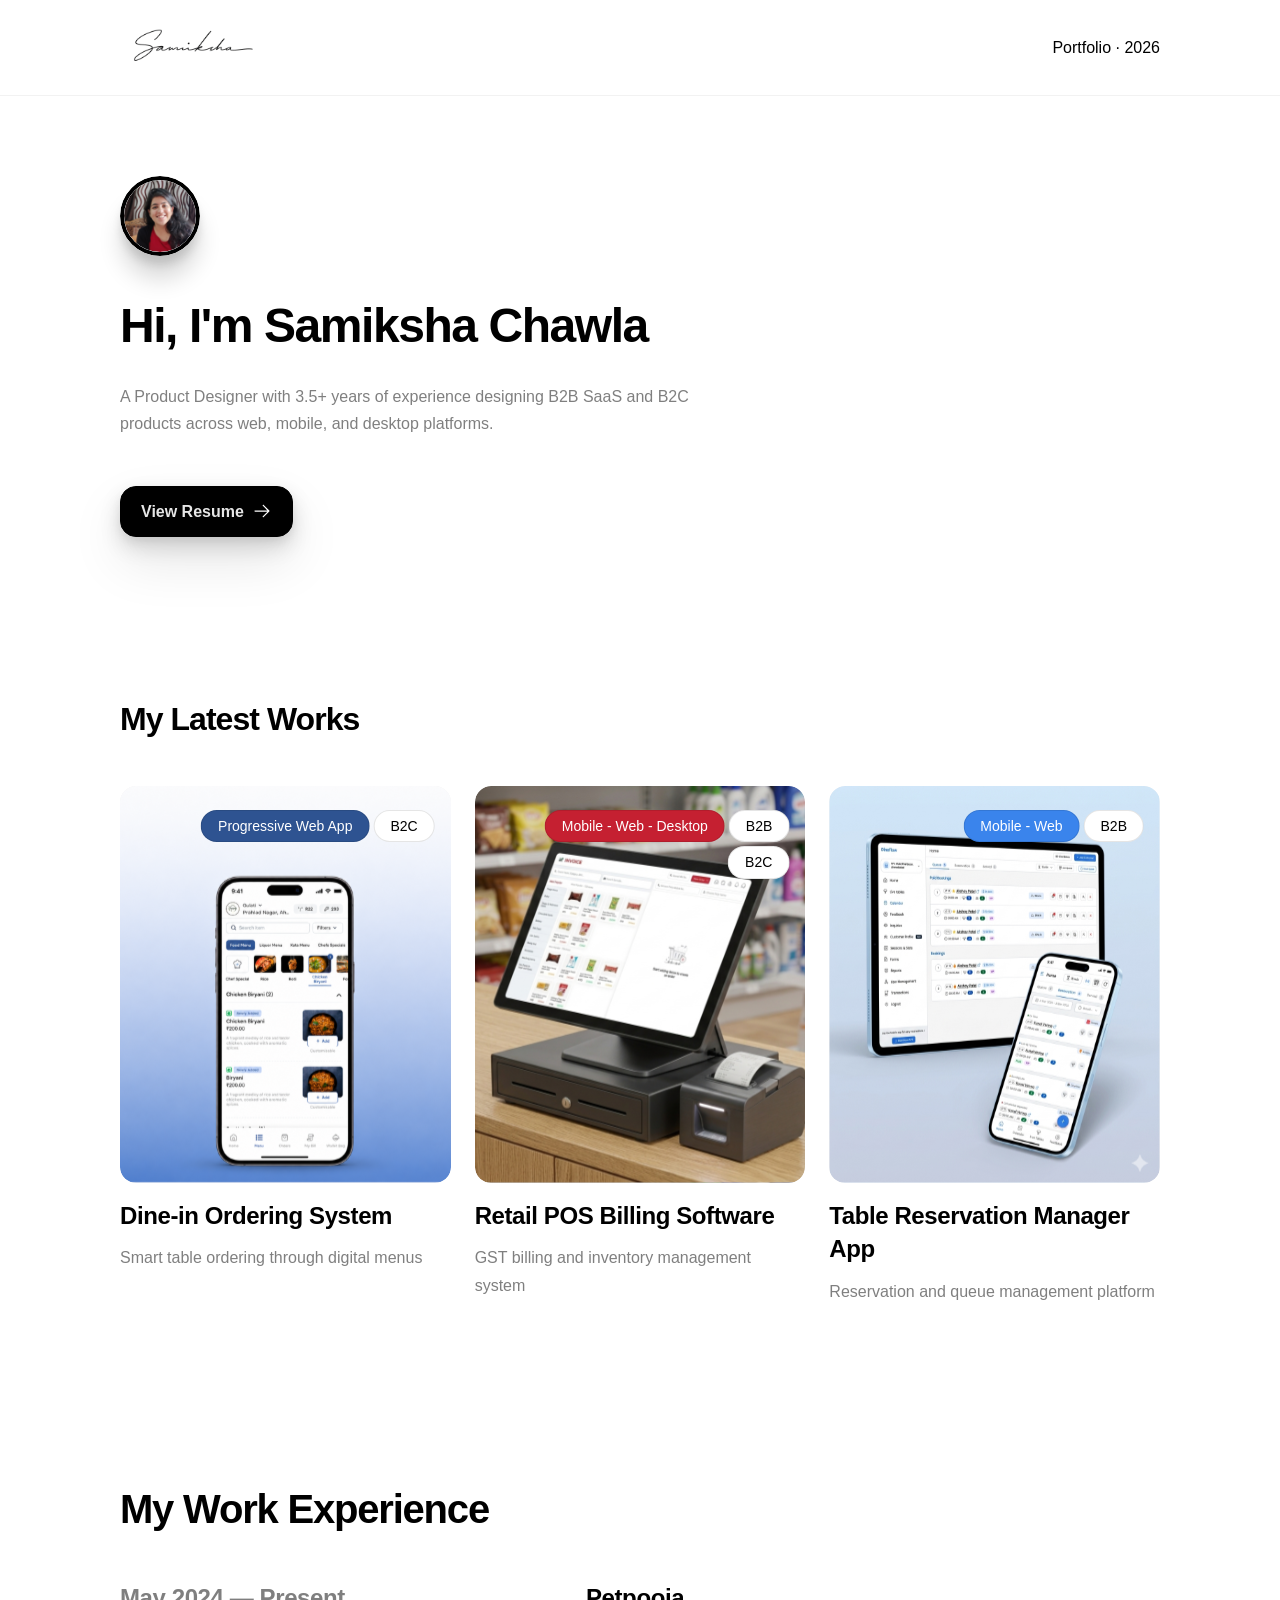
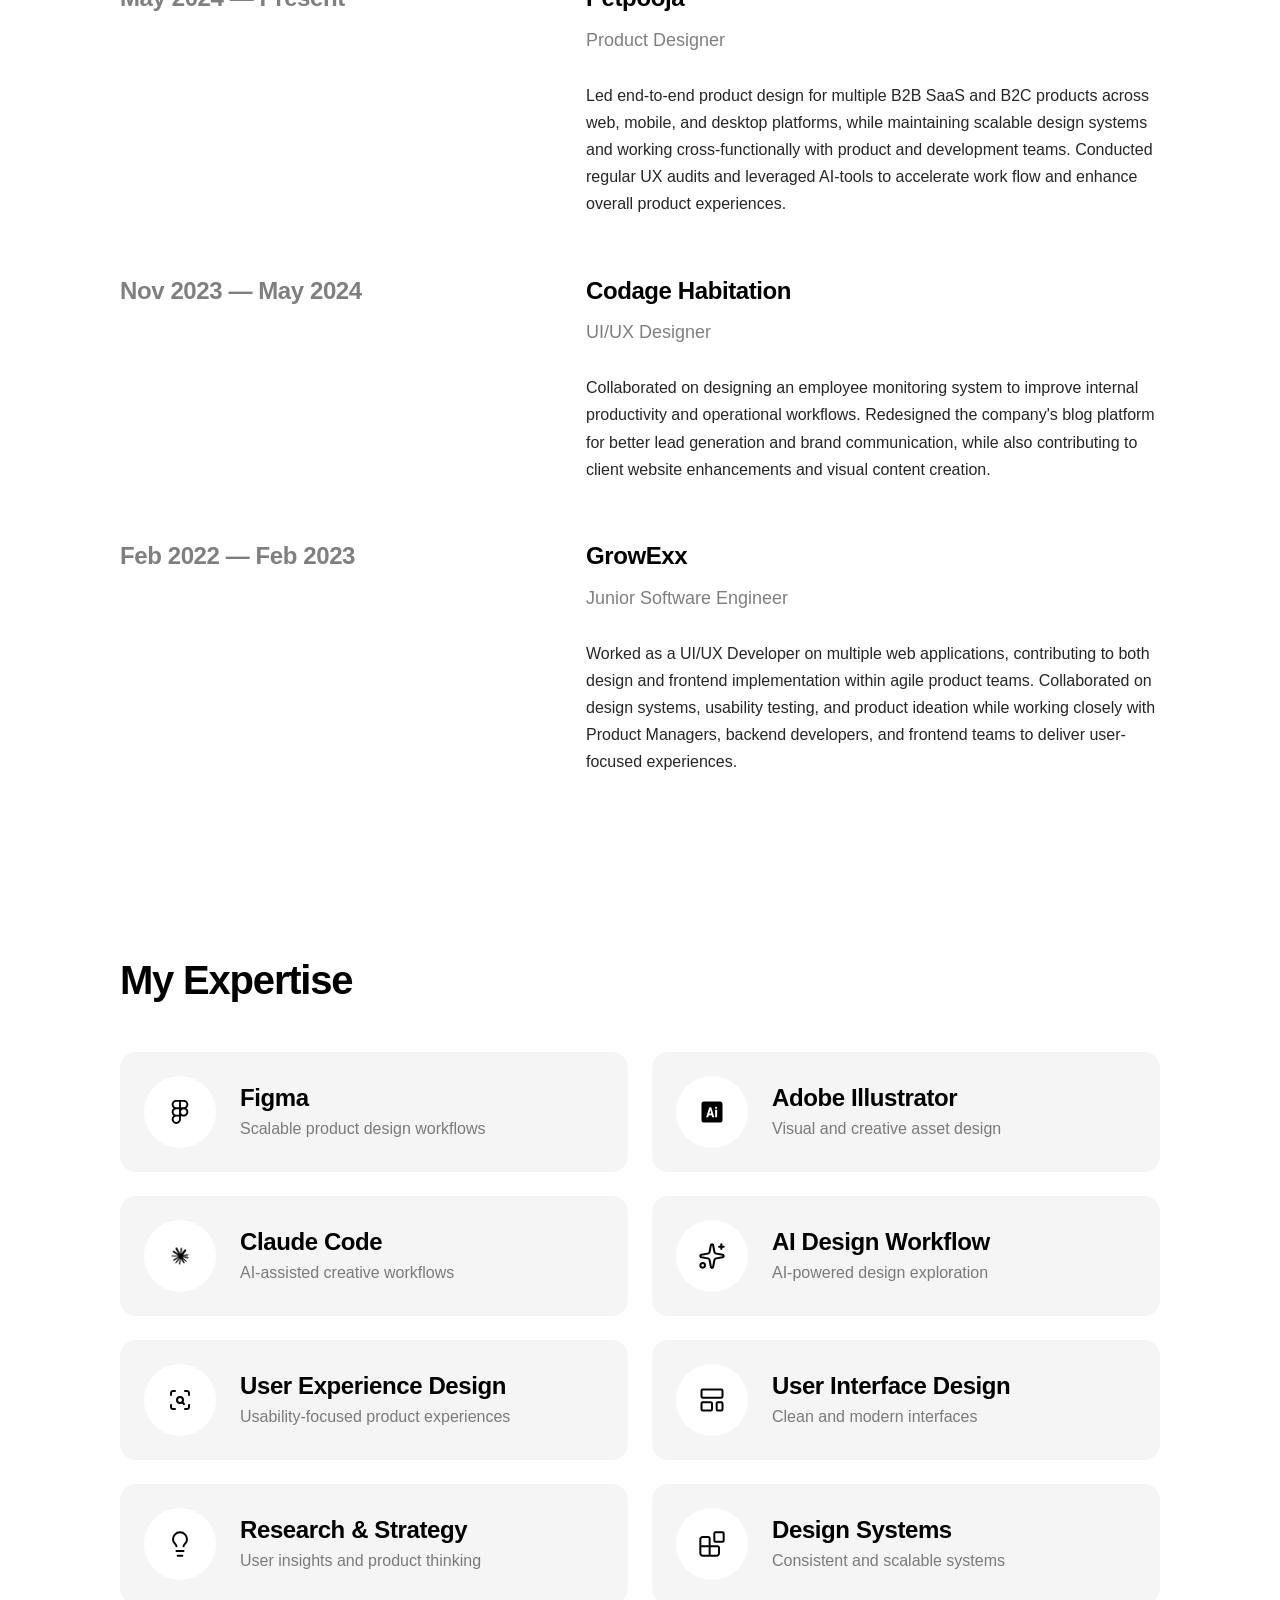
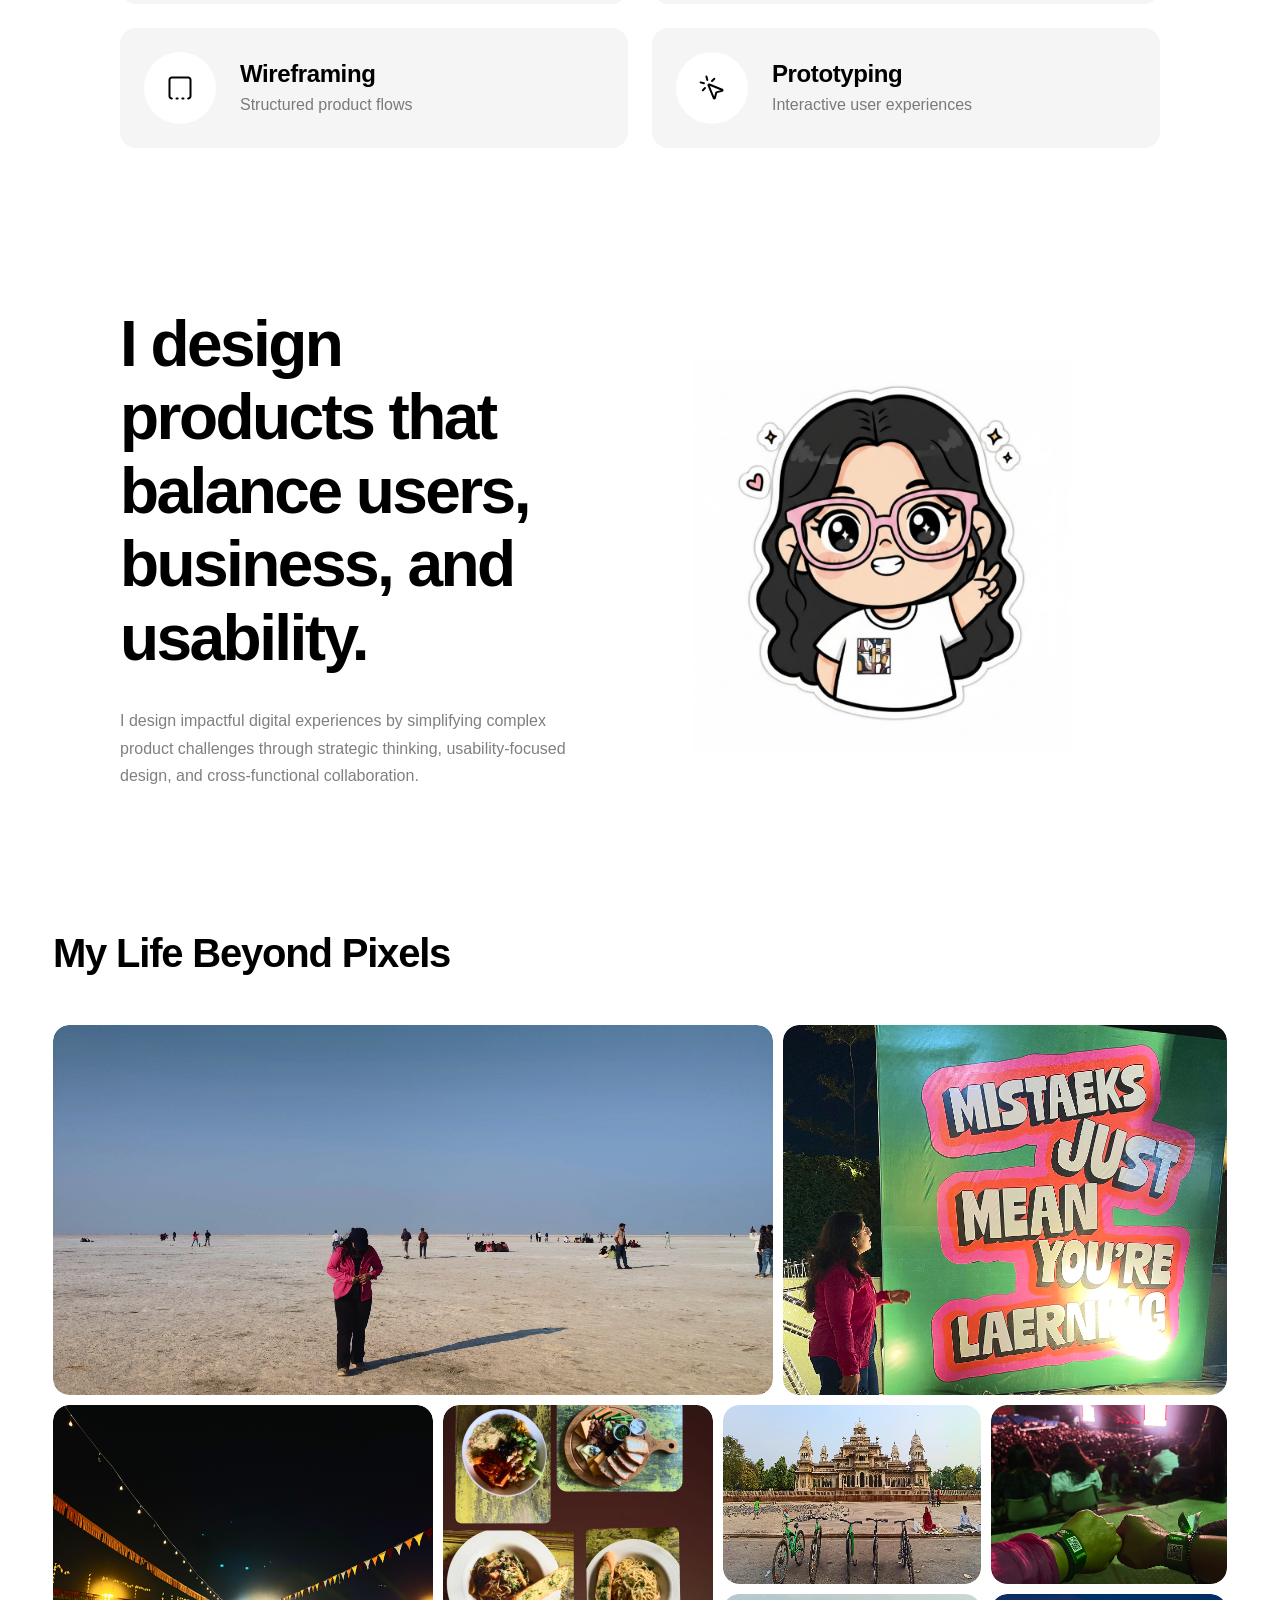
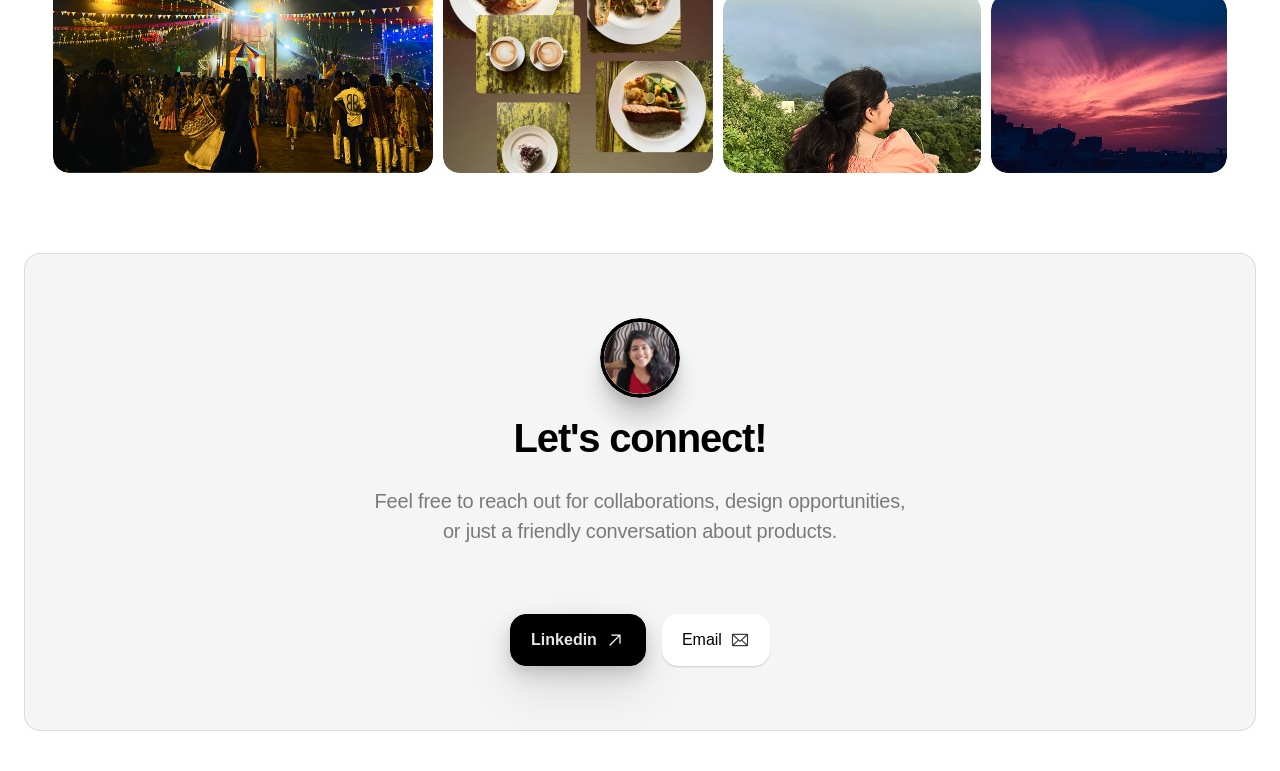
==== commit 3290b1f8: "Update index.html" ====
--- a/index.html
+++ b/index.html
@@ -35,7 +35,7 @@
                 <p class="hero-subtitle">A Product Designer with 3.5+ years of experience designing B2B SaaS and B2C
                     products across web, mobile, and desktop platforms.</p>
                 <div class="button-group">
-                    <a href="https://drive.google.com/file/d/1QU6x5YKBBrbc01BQpH042Agsy5n8ZWP1/view" target="_blank"
+                    <a href="https://drive.google.com/file/d/1YhdhtAM10Pn7z0vwwEEJBEXpZvlBiMuF/view?usp=sharing" target="_blank"
                         class="btn-primary">
                         <span>View Resume</span>
                         <svg width="20" height="20" viewBox="0 0 20 20" fill="none" xmlns="http://www.w3.org/2000/svg">
@@ -461,4 +461,4 @@
     <script src="https://cdn.jsdelivr.net/npm/bootstrap@5.3.0/dist/js/bootstrap.bundle.min.js"></script>
 </body>
 
-</html>+</html>
--- a/css/index-styles.css
+++ b/css/index-styles.css
@@ -0,0 +1,754 @@
+* {
+    margin: 0;
+    padding: 0;
+    box-sizing: border-box;
+    border-color: rgb(229, 231, 235);
+}
+
+body {
+    background-color: #ffffff;
+    color: #000000;
+    font-family: "Poppins", sans-serif;
+    line-height: 1.6;
+}
+
+/* Header */
+header {
+    background-color: #ffffff;
+    border-bottom: 1px solid rgba(0, 0, 0, 0.05);
+    position: sticky;
+    top: 0;
+    z-index: 100;
+}
+
+.header-container {
+    max-width: 1440px;
+    margin: 0 auto;
+    display: flex;
+    align-items: center;
+    justify-content: space-between;
+    gap: 1rem;
+    padding: 0 1.5rem;
+}
+
+.logo-link {
+    display: flex;
+    align-items: center;
+    text-decoration: none;
+}
+
+.logo {
+    height: 70px;
+    width: auto;
+}
+
+@media (min-width: 640px) {
+    .header-container {
+        padding: 0 2.5rem;
+    }
+
+    .logo {
+        height: 95px;
+    }
+}
+
+@media (min-width: 1024px) {
+    .header-container {
+        padding: 0 7.5rem;
+    }
+}
+
+.header-text {
+    font-size: 0.875rem;
+    color: #000000;
+    margin-bottom: 0;
+}
+
+@media (min-width: 640px) {
+    .header-text {
+        font-size: 1rem;
+    }
+}
+
+/* Sections */
+section {
+    margin: 0 auto;
+    display: flex;
+    flex-direction: column;
+    gap: 2.25rem;
+    padding: 2.25rem 1.5rem;
+}
+
+@media (min-width: 640px) {
+    section {
+        padding: 2.5rem;
+    }
+}
+
+@media (min-width: 1024px) {
+    section {
+        padding: 5rem 7.5rem;
+    }
+}
+
+.max-w-section {
+    max-width: 1440px;
+}
+
+/* Avatar */
+.avatar {
+    position: relative;
+    height: 80px;
+    width: 80px;
+    overflow: hidden;
+    border-radius: 50%;
+    box-shadow: 0 24px 24px -1.75px rgba(0, 0, 0, 0.16),
+        0 9.441px 9.441px -1.4px rgba(0, 0, 0, 0.12);
+}
+
+.avatar img {
+    position: absolute;
+    top: 0;
+    left: 0;
+    height: 100%;
+    width: 100%;
+    border-radius: 50%;
+    border: 4px solid #000000;
+    object-fit: cover;
+}
+
+/* Hero Section */
+.hero-flex {
+    display: flex;
+    flex-direction: column;
+    align-items: flex-start;
+    gap: 1rem;
+}
+
+.hero-title {
+    font-size: 2rem;
+    font-weight: 600;
+    line-height: 1.4;
+    letter-spacing: -0.03em;
+    color: #000000;
+    max-width: 612px;
+}
+
+@media (min-width: 640px) {
+    .hero-title {
+        font-size: 2.5rem;
+    }
+}
+
+@media (min-width: 1024px) {
+    .hero-title {
+        font-size: 3rem;
+    }
+}
+
+.hero-subtitle {
+    max-width: 630px;
+    font-size: 1rem;
+    line-height: 1.7;
+    color: rgba(0, 0, 0, 0.5);
+}
+
+/* Buttons */
+.button-group {
+    display: flex;
+    flex-wrap: wrap;
+    gap: 1rem;
+    margin-top: 1rem;
+}
+
+.btn-primary {
+    display: inline-flex;
+    align-items: center;
+    justify-content: center;
+    gap: 0.5rem;
+    border-radius: 1rem;
+    border: 1px solid #000000;
+    background-color: #000000;
+    padding: 0.75rem 1.25rem;
+    font-size: 1rem;
+    font-weight: 600;
+    color: #ffffff;
+    text-decoration: none;
+    box-shadow: 0 24px 52.8px 0 rgba(0, 0, 0, 0.1),
+        0 9.441px 20.771px 0 rgba(0, 0, 0, 0.14),
+        0 4.253px 9.357px 0 rgba(0, 0, 0, 0.06);
+    cursor: pointer;
+    transition: all 0.3s ease;
+    overflow: hidden;
+}
+
+.btn-primary:hover {
+    background-color: #333333;
+    border-color: #333333;
+}
+
+.btn-primary span {
+    opacity: 0.9;
+}
+
+.btn-primary img {
+    height: 1.25rem;
+    width: 1.25rem;
+}
+
+.btn-secondary {
+    display: flex;
+    align-items: center;
+    justify-content: center;
+    gap: 0.5rem;
+    border-radius: 1rem;
+    background-color: #ffffff;
+    padding: 0.75rem 1.25rem;
+    font-size: 1rem;
+    font-weight: 400;
+    color: #000000;
+    text-decoration: none;
+    box-shadow: 0 1px 1px 0 rgba(0, 0, 0, 0.09), 0 2px 1px 0 rgba(0, 0, 0, 0.05);
+    cursor: pointer;
+    transition: all 0.3s ease;
+    border: none;
+}
+
+.btn-secondary:hover {
+    background-color: #f5f5f5;
+}
+
+.btn-secondary img {
+    height: 1.25rem;
+    width: 1.25rem;
+}
+
+/* Work Grid */
+.work-grid {
+    display: grid;
+    grid-template-columns: repeat(auto-fit, minmax(300px, 1fr));
+    gap: 2rem;
+    width: 100%;
+}
+
+@media (min-width: 768px) {
+    .work-grid {
+        grid-template-columns: repeat(2, 1fr);
+    }
+}
+
+.work-card {
+    display: flex;
+    flex-direction: column;
+    gap: 1rem;
+    overflow: hidden;
+}
+
+.work-image {
+    width: 100%;
+    border-radius: 1rem;
+    object-fit: cover;
+    aspect-ratio: 768/400;
+}
+
+.work-tags {
+    display: flex;
+    flex-wrap: wrap;
+    gap: 0.75rem;
+}
+
+.tag {
+    border-radius: 9999px;
+    border: 1px solid rgba(0, 0, 0, 0.1);
+    padding: 0.25rem 1rem;
+    font-size: 0.875rem;
+    display: inline-block;
+}
+
+.work-title {
+    font-size: 1.5rem;
+    font-weight: 600;
+    line-height: 1.4;
+    letter-spacing: -0.017em;
+    color: #000000;
+}
+
+.work-description {
+    font-size: 1rem;
+    line-height: 1.7;
+    color: rgba(0, 0, 0, 0.5);
+}
+
+/* Section Titles */
+h2 {
+    font-size: 2rem;
+    font-weight: 600;
+    line-height: 1.4;
+    letter-spacing: -0.03em;
+    color: #000000;
+}
+
+@media (min-width: 640px) {
+    h2 {
+        font-size: 2.5rem;
+    }
+}
+
+/* Experience Section */
+.experience-list {
+    display: flex;
+    flex-direction: column;
+    gap: 2.5rem;
+    width: 100%;
+}
+
+.experience-item {
+    display: flex;
+    flex-direction: column;
+    gap: 1rem;
+}
+
+@media (min-width: 768px) {
+    .experience-item {
+        flex-direction: row;
+        gap: 1rem;
+    }
+}
+
+.experience-period {
+    font-size: 1.25rem;
+    font-weight: 600;
+    line-height: 1.4;
+    letter-spacing: -0.017em;
+    color: rgba(0, 0, 0, 0.5);
+}
+
+@media (min-width: 640px) {
+    .experience-period {
+        font-size: 1.5rem;
+    }
+}
+
+@media (min-width: 768px) {
+    .experience-period {
+        flex-shrink: 0;
+        width: 450px;
+    }
+}
+
+.experience-content {
+    flex: 1;
+    display: flex;
+    flex-direction: column;
+    gap: 0.25rem;
+}
+
+.experience-company {
+    font-size: 1.5rem;
+    font-weight: 600;
+    line-height: 1.4;
+    letter-spacing: -0.017em;
+    color: #000000;
+}
+
+.experience-role {
+    font-size: 1.125rem;
+    line-height: 1.5;
+    color: rgba(0, 0, 0, 0.5);
+}
+
+.experience-description {
+    margin-top: 0.5rem;
+    font-size: 1rem;
+    line-height: 1.7;
+    color: #262626;
+}
+
+/* Expertise Grid */
+.expertise-grid {
+    display: grid;
+    grid-template-columns: 1fr;
+    gap: 1.5rem;
+    width: 100%;
+}
+
+@media (min-width: 640px) {
+    .expertise-grid {
+        grid-template-columns: repeat(2, 1fr);
+    }
+}
+
+.expertise-card {
+    display: flex;
+    align-items: center;
+    gap: 24px;
+    border-radius: 16px;
+    background-color: #f5f5f5;
+    padding: 24px;
+}
+
+.expertise-icon {
+    flex-shrink: 0;
+    height: 72px;
+    width: 72px;
+    display: flex;
+    align-items: center;
+    justify-content: center;
+    border-radius: 50%;
+    background-color: #ffffff;
+    padding: 1.375rem;
+}
+
+.expertise-icon img {
+    height: 100%;
+    width: 100%;
+    object-fit: contain;
+}
+
+.expertise-content {
+    display: flex;
+    flex-direction: column;
+}
+
+.expertise-title {
+    font-size: 24px;
+    font-weight: 600;
+    line-height: 33.6px;
+    letter-spacing: -0.4px;
+    color: #000000;
+    margin: 0;
+}
+
+.expertise-description {
+    font-weight: 400;
+    font-size: 16px;
+    line-height: 27.2px;
+    color: rgba(0, 0, 0, 0.5);
+    margin: 0;
+}
+
+/* Philosophy Section */
+.philosophy-section {
+    display: flex;
+    flex-direction: column-reverse;
+    gap: 2.5rem;
+    align-items: center;
+}
+
+@media (min-width: 1024px) {
+    .philosophy-section {
+        flex-direction: row;
+        align-items: center;
+        gap: 2.25rem;
+    }
+}
+
+.philosophy-content {
+    flex: 1;
+    display: flex;
+    flex-direction: column;
+    align-items: flex-start;
+    gap: 2.25rem;
+}
+
+.philosophy-header {
+    display: flex;
+    flex-direction: column;
+    align-items: flex-start;
+    gap: 1.5rem;
+}
+
+.philosophy-title {
+    max-width: 612px;
+    font-size: 2.25rem;
+    font-weight: 600;
+    line-height: 1.15;
+    letter-spacing: -0.04em;
+    color: #000000;
+}
+
+@media (min-width: 640px) {
+    .philosophy-title {
+        font-size: 3rem;
+    }
+}
+
+@media (min-width: 1024px) {
+    .philosophy-title {
+        font-size: 4rem;
+    }
+}
+
+.philosophy-description {
+    max-width: 585px;
+    font-size: 1rem;
+    line-height: 1.7;
+    color: rgba(0, 0, 0, 0.5);
+}
+
+.philosophy-image {
+    width: 100%;
+    max-width: 556px;
+    flex: 1;
+    border-radius: 1rem;
+    object-fit: cover;
+}
+
+/* Beyond Pixels Section */
+.beyond-pixels-title {
+    font-size: 2rem;
+    font-weight: 600;
+    line-height: 1.4;
+    letter-spacing: -0.03em;
+    color: #000000;
+}
+
+@media (min-width: 640px) {
+    .beyond-pixels-title {
+        font-size: 2.5rem;
+    }
+}
+
+.image-grid {
+    display: flex;
+    flex-direction: column;
+    gap: 10px;
+    width: 100%;
+}
+
+.image-row {
+    display: flex;
+    flex-direction: column;
+    gap: 10px;
+}
+
+@media (min-width: 768px) {
+    .image-row {
+        flex-direction: row;
+    }
+}
+
+.image-col {
+    display: flex;
+    flex-direction: column;
+    gap: 10px;
+}
+
+.grid-image {
+    width: 100%;
+    border-radius: 1rem;
+    object-fit: cover;
+}
+
+.grid-image-container {
+    overflow: hidden;
+    border-radius: 16px;
+}
+
+.grid-image-container img {
+    transition: transform 0.3s ease;
+}
+
+.grid-image-container:hover img {
+    transform: scale(1.25);
+}
+
+/* Targeted fix for the Beyond Pixels gallery around 1024x768 viewport */
+@media (min-width: 980px) and (max-width: 1060px) and (min-height: 760px) and (max-height: 776px) and (orientation: landscape) {
+    .footer-section {
+        padding-left: 2.5rem;
+        padding-right: 2.5rem;
+    }
+
+    .footer-section .image-grid {
+        gap: 8px;
+    }
+
+    .footer-section .image-row {
+        display: grid;
+        gap: 8px;
+        align-items: stretch;
+    }
+
+    .footer-section .image-row:first-child {
+        display: grid;
+        grid-template-columns: 1.62fr 1fr;
+    }
+
+    .footer-section .image-row:first-child .grid-image-container {
+        width: 100% !important;
+        height: 290px !important;
+    }
+
+    .footer-section .image-row:nth-child(2) {
+        display: grid;
+        grid-template-columns: 1.68fr 1.19fr 1.1fr 1fr;
+    }
+
+    .footer-section .image-row:nth-child(2) > .grid-image-container {
+        width: 100% !important;
+        height: 290px !important;
+    }
+
+    .footer-section .image-row:nth-child(2) > .image-col {
+        width: 100%;
+        gap: 8px;
+    }
+
+    .footer-section .image-row:nth-child(2) > .image-col .grid-image-container {
+        width: 100% !important;
+        height: 141px !important;
+    }
+
+    .footer-section .grid-image {
+        height: 100%;
+    }
+}
+
+.work-image-container {
+    overflow: hidden;
+    border-radius: 16px;
+}
+
+.work-image-container img {
+    transition: transform 0.5s ease;
+}
+
+.work-image-container:hover img {
+    transform: scale(1.05);
+}
+
+/* CTA Section */
+.cta-container {
+    display: flex;
+    flex-direction: column;
+    align-items: center;
+    gap: 2.25rem;
+    border-radius: 1rem;
+    border: 1px solid rgba(0, 0, 0, 0.1);
+    background-color: #f5f5f5;
+    padding: 3.5rem 1.5rem;
+    width: 100%;
+}
+
+@media (min-width: 640px) {
+    .cta-container {
+        padding: 3.5rem 2.5rem;
+    }
+}
+
+@media (min-width: 1024px) {
+    .cta-container {
+        padding: 4rem 2.5rem;
+    }
+}
+
+.cta-content {
+    display: flex;
+    flex-direction: column;
+    align-items: center;
+    gap: 0.75rem;
+}
+
+.cta-title {
+    text-align: center;
+    font-size: 2rem;
+    font-weight: 600;
+    line-height: 1.4;
+    letter-spacing: -0.03em;
+    color: #000000;
+}
+
+@media (min-width: 640px) {
+    .cta-title {
+        font-size: 2.5rem;
+    }
+}
+
+.cta-description {
+    max-width: 729px;
+    text-align: center;
+    font-size: 1.125rem;
+    font-weight: 500;
+    line-height: 1.5;
+    letter-spacing: -0.01em;
+    color: rgba(0, 0, 0, 0.5);
+}
+
+@media (min-width: 640px) {
+    .cta-description {
+        font-size: 1.25rem;
+    }
+}
+
+/* Footer Section */
+.footer-section {
+    display: flex;
+    flex-direction: column;
+    align-items: center;
+    padding: 2.5rem 1.5rem;
+}
+
+.footer-container {
+    display: flex;
+    width: 100%;
+    max-width: 1174px;
+    flex-direction: column;
+    align-items: flex-start;
+    gap: 2.25rem;
+}
+
+/* Responsive utilities */
+.flex-col {
+    display: flex;
+    flex-direction: column;
+}
+
+.flex-row {
+    display: flex;
+    flex-direction: row;
+}
+
+.items-start {
+    align-items: flex-start;
+}
+
+.items-center {
+    align-items: center;
+}
+
+.justify-center {
+    justify-content: center;
+}
+
+.justify-between {
+    justify-content: space-between;
+}
+
+.gap-2 {
+    gap: 0.5rem;
+}
+
+.gap-4 {
+    gap: 1rem;
+}
+
+.gap-6 {
+    gap: 1.5rem;
+}
+
+.w-full {
+    width: 100%;
+}
+
+/* Main wrapper */
+.page-wrapper {
+    min-height: 100vh;
+    background-color: #ffffff;
+}
+
+@media (min-width: 768px) {
+    [style*="grid-template-columns: 1fr"] {
+        grid-template-columns: repeat(3, 1fr) !important;
+    }
+}
